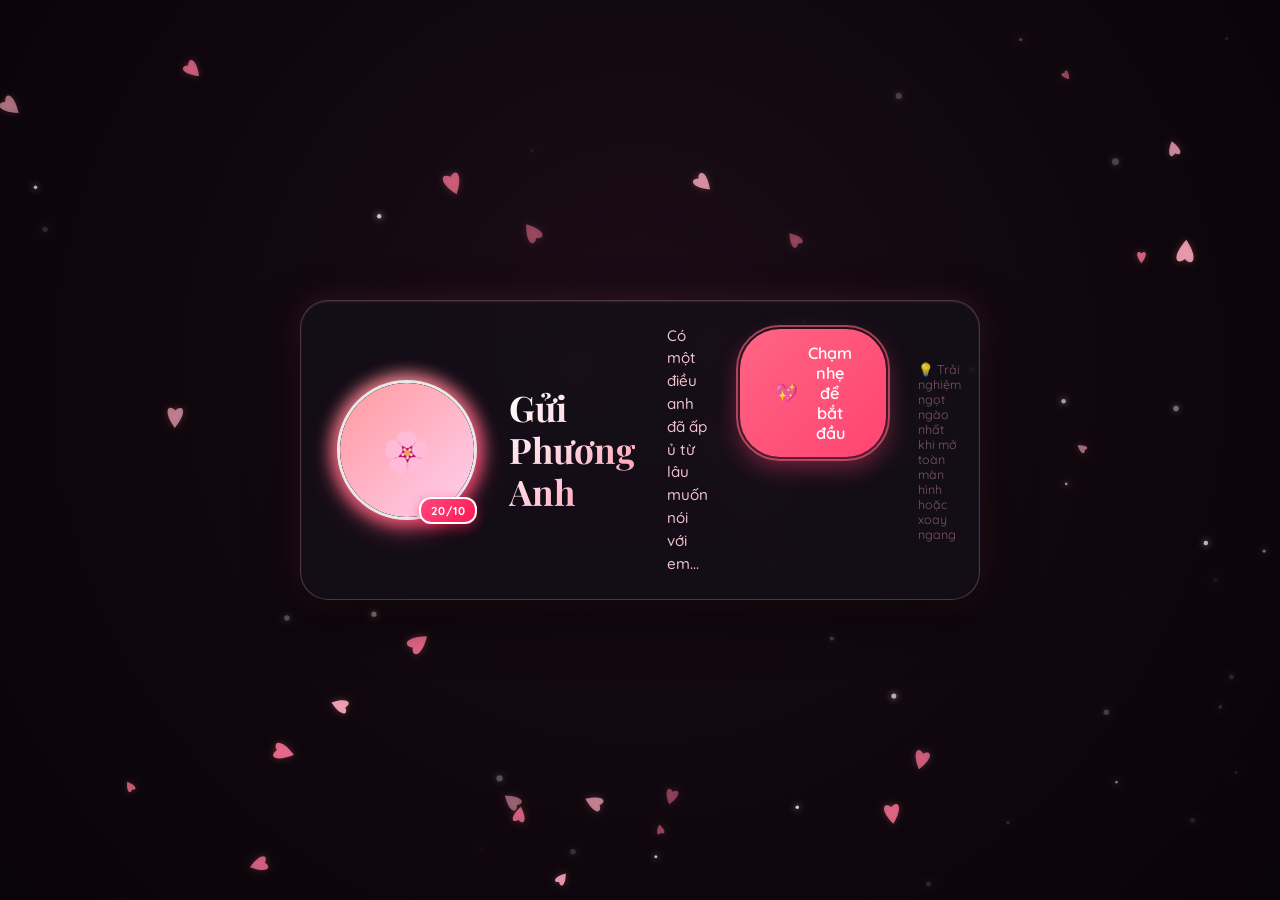
==== index.html @ 36f79685 "Add files via upload" ====
<!DOCTYPE html>
<html lang="vi">
<head>
  <meta charset="UTF-8">
  <meta name="viewport" content="width=device-width, initial-scale=1.0, maximum-scale=1.0, user-scalable=no, viewport-fit=cover">
  <title>Gửi Phương Anh 💗 20/10</title>
  
  <!-- Google Fonts: Calligraphy handwriting + Romantic Serif -->
  <link rel="preconnect" href="https://fonts.googleapis.com">
  <link rel="preconnect" href="https://fonts.gstatic.com" crossorigin>
  <link href="https://fonts.googleapis.com/css2?family=Alex+Brush&family=Caveat:wght@600;700&family=Dancing+Script:wght@600;700&family=Marck+Script&family=Playfair+Display:ital,wght@0,500;0,700;1,400&family=Quicksand:wght@500;600;700&display=swap" rel="stylesheet">
  
  <link rel="stylesheet" href="style.css?v=agreebuttons">
</head>
<body>
  <!-- Canvas background for floating particles, petals, glow sparkles -->
  <canvas id="bg-canvas"></canvas>

  <!-- Audio Element -->
  <audio id="bg-music" loop preload="auto">
    <source src="assets/love-song.mp3" type="audio/mpeg">
  </audio>

  <!-- Floating Audio Controller (top right) -->
  <button id="music-toggle" class="music-btn hide" aria-label="Bật/Tắt nhạc">
    <span class="music-icon spinning">🎵</span>
  </button>

  <!-- Orientation Hint (Gentle pill banner for portrait mode) -->
  <div id="orientation-hint" class="orientation-hint">
    <div class="hint-content">
      <span class="hint-icon">📱↻</span>
      <span>Xoay ngang màn hình để xem đẹp như một thước phim nhé 💗</span>
    </div>
  </div>

  <!-- MAIN WRAPPER -->
  <main id="app-container" class="app-container">
    
    <!-- STAGE 1: INTRO / TOUCH TO START SCREEN -->
    <section id="intro-screen" class="screen-view active">
      <div class="intro-card glass-panel">
        <div class="intro-avatar-wrapper">
          <div class="avatar-glow-ring"></div>
          <img id="intro-avatar" src="assets/phuong-anh.jpg" alt="Phương Anh" class="intro-avatar-img" onerror="this.onerror=null; this.src='data:image/svg+xml;utf8,<svg xmlns=\'http://www.w3.org/2000/svg\' width=\'160\' height=\'160\' viewBox=\'0 0 160 160\'><defs><linearGradient id=\'g\' x1=\'0%\' y1=\'0%\' x2=\'100%\' y2=\'100%\'><stop offset=\'0%\' stop-color=\'%23ff9a9e\'/><stop offset=\'100%\' stop-color=\'%23fecfef\'/></linearGradient></defs><rect width=\'100%\' height=\'100%\' rx=\'80\' fill=\'url(%23g)\'/><text x=\'50%\' y=\'52%\' font-size=\'48\' text-anchor=\'middle\' dominant-baseline=\'central\' fill=\'white\'>🌸</text></svg>';">
          <div class="avatar-badge">20/10</div>
        </div>
        
        <h1 class="intro-title">Gửi Phương Anh</h1>
        <p class="intro-subtitle">Có một điều anh đã ấp ủ từ lâu muốn nói với em...</p>

        <button id="start-btn" class="start-btn">
          <span class="btn-heart">💖</span>
          <span class="btn-text">Chạm nhẹ để bắt đầu</span>
          <span class="pulse-ring"></span>
        </button>

        <div class="intro-landscape-tip">
          <span>💡 Trải nghiệm ngọt ngào nhất khi mở toàn màn hình hoặc xoay ngang</span>
        </div>
      </div>
    </section>

    <!-- STAGE 2: STORYTELLING / MESSAGES SCREEN -->
    <section id="story-screen" class="screen-view">
      <div class="story-layout">
        <!-- Photo Frame on side or top depending on orientation -->
        <div class="story-photo-wrapper">
          <div class="photo-card-frame">
            <div class="photo-glow"></div>
            <img id="story-photo" src="assets/phuong-anh.jpg" alt="Phương Anh" class="story-photo-img" onerror="this.onerror=null; this.src='data:image/svg+xml;utf8,<svg xmlns=\'http://www.w3.org/2000/svg\' width=\'240\' height=\'240\' viewBox=\'0 0 240 240\'><defs><linearGradient id=\'g\' x1=\'0%\' y1=\'0%\' x2=\'100%\' y2=\'100%\'><stop offset=\'0%\' stop-color=\'%23ff9a9e\'/><stop offset=\'100%\' stop-color=\'%23fecfef\'/></linearGradient></defs><rect width=\'100%\' height=\'100%\' rx=\'20\' fill=\'url(%23g)\'/><text x=\'50%\' y=\'52%\' font-size=\'70\' text-anchor=\'middle\' dominant-baseline=\'central\' fill=\'white\'>🌸</text></svg>';">
            <div class="photo-tape"></div>
          </div>
          <div class="photo-caption">Phương Anh 🌸</div>
        </div>

        <!-- Continuous Emotional Narration Container -->
        <div class="story-message-container">
          <div class="narration-card">
            <div class="narration-display-area">
              <div id="narrative-text" class="narrative-text"></div>
            </div>
          </div>
        </div>
      </div>
    </section>

    <!-- STAGE 3: CLIMAX SCREEN (BIG HOLLOW HEART + FILLING PARTICLES + PROPOSAL) -->
    <section id="climax-screen" class="screen-view">
      <!-- Heart Filling Canvas -->
      <canvas id="heart-canvas"></canvas>

      <!-- Center text proposal inside heart (Trái tim làm nền, chữ nổi bật ở giữa) -->
      <div id="proposal-wrapper" class="proposal-wrapper">
        <div class="proposal-box">
          <div id="final-lead-name" class="final-lead-name">Phương Anh...</div>
          <h2 id="final-proposal-text" class="final-proposal-text">
            <span class="prop-main-line">Làm người yêu anh nhé</span>
            <span class="prop-heart-icon">❤️</span>
          </h2>
          <!-- 2 nút trả lời ngọt ngào: "Em đồng ý" và "Dạ vâng ạ" -->
          <div id="proposal-actions" class="proposal-actions">
            <button id="btn-agree" class="choice-btn agree-btn">
              <span>Em đồng ý 💖</span>
            </button>
            <button id="btn-shy" class="choice-btn shy-btn">
              <span>Dạ vâng ạ 🙈</span>
            </button>
          </div>
          <!-- Lời nhắn chúc mừng ngọt ngào sau khi bấm -->
          <div id="accepted-message" class="accepted-message hide">
            <p class="sweet-quote">“Cảm ơn em vì đã đến và làm cuộc sống của anh trở nên thật rực rỡ và dịu dàng.”</p>
            <span class="couple-tag">Mãi thương Phương Anh 💕 20/10</span>
          </div>
        </div>
      </div>
    </section>

  </main>

  <script src="script.js?v=agreebuttons"></script>
</body>
</html>
---- style.css ----
/* ===================================================
   VARIABLES & PALETTE (Soft Pastel Romantic Pink)
   =================================================== */
:root {
  --primary-pink: #ff6b8b;
  --soft-pink: #ffd3db;
  --blush-pink: #ff7597;
  --deep-rose: #ff2a5f;
  --heart-red: #ff1a53;
  --glow-pink: rgba(255, 107, 139, 0.55);
  --glass-bg: rgba(20, 16, 25, 0.72);
  --glass-border: rgba(255, 180, 205, 0.25);
  --text-dark: #ffffff;
  --text-soft: #f3c2cf;
  --font-body: 'Quicksand', -apple-system, BlinkMacSystemFont, 'Segoe UI', Roboto, sans-serif;
  --font-serif: 'Playfair Display', Georgia, serif;
  --font-script: 'Alex Brush', 'Dancing Script', cursive;
}

* {
  margin: 0;
  padding: 0;
  box-sizing: border-box;
  -webkit-tap-highlight-color: transparent;
  user-select: none;
}

html, body {
  width: 100%;
  height: 100%;
  overflow: hidden;
  background: radial-gradient(circle at 50% 35%, #180b14 0%, #0d070c 50%, #050205 100%);
  font-family: var(--font-body);
  color: var(--text-dark);
  position: fixed;
  top: 0;
  left: 0;
}

/* Safe area insets for notches & home bars */
body {
  padding-top: env(safe-area-inset-top);
  padding-bottom: env(safe-area-inset-bottom);
  padding-left: env(safe-area-inset-left);
  padding-right: env(safe-area-inset-right);
}

/* Background canvas for ambient petals & floating dust */
#bg-canvas {
  position: absolute;
  top: 0;
  left: 0;
  width: 100%;
  height: 100%;
  z-index: 1;
  pointer-events: none;
}

/* Climax heart filling canvas */
#heart-canvas {
  position: absolute;
  top: 0;
  left: 0;
  width: 100%;
  height: 100%;
  z-index: 2;
  pointer-events: none;
}

/* ===================================================
   FLOATING MUSIC BUTTON
   =================================================== */
.music-btn {
  position: fixed;
  top: max(16px, env(safe-area-inset-top) + 12px);
  right: max(16px, env(safe-area-inset-right) + 12px);
  z-index: 100;
  width: 44px;
  height: 44px;
  border-radius: 50%;
  background: rgba(30, 20, 32, 0.85);
  backdrop-filter: blur(12px);
  -webkit-backdrop-filter: blur(12px);
  border: 1.5px solid rgba(255, 107, 139, 0.4);
  box-shadow: 0 4px 20px rgba(0, 0, 0, 0.5), 0 0 15px rgba(255, 107, 139, 0.3);
  display: flex;
  align-items: center;
  justify-content: center;
  cursor: pointer;
  transition: all 0.3s ease;
}

.music-btn:hover {
  transform: scale(1.08);
  box-shadow: 0 6px 25px rgba(255, 107, 139, 0.5);
}

.music-icon {
  font-size: 1.25rem;
  display: inline-block;
  line-height: 1;
}

.music-icon.spinning {
  animation: rotateMusic 4s linear infinite;
}

@keyframes rotateMusic {
  from { transform: rotate(0deg); }
  to { transform: rotate(360deg); }
}

/* ===================================================
   ORIENTATION HINT PILL
   =================================================== */
.orientation-hint {
  position: fixed;
  top: max(12px, env(safe-area-inset-top) + 8px);
  left: 50%;
  transform: translateX(-50%) translateY(-120%);
  z-index: 95;
  pointer-events: none;
  opacity: 0;
  transition: all 0.6s cubic-bezier(0.16, 1, 0.3, 1);
}

.orientation-hint.show {
  transform: translateX(-50%) translateY(0);
  opacity: 1;
}

.hint-content {
  display: flex;
  align-items: center;
  gap: 8px;
  padding: 8px 18px;
  background: rgba(30, 20, 32, 0.9);
  backdrop-filter: blur(14px);
  border: 1px solid rgba(255, 107, 139, 0.4);
  border-radius: 30px;
  box-shadow: 0 6px 30px rgba(0, 0, 0, 0.6), 0 0 15px rgba(255, 107, 139, 0.2);
  font-size: 0.82rem;
  font-weight: 600;
  color: #ffffff;
}

.hint-icon {
  font-size: 1.1rem;
  animation: wiggle 2s infinite ease-in-out;
}

@keyframes wiggle {
  0%, 100% { transform: rotate(0deg); }
  25% { transform: rotate(-15deg); }
  75% { transform: rotate(15deg); }
}

/* ===================================================
   APP CONTAINER & SCREEN VIEWS
   =================================================== */
.app-container {
  position: relative;
  width: 100%;
  height: 100%;
  z-index: 10;
  overflow: hidden;
}

.screen-view {
  position: absolute;
  top: 0;
  left: 0;
  width: 100%;
  height: 100%;
  display: flex;
  align-items: center;
  justify-content: center;
  padding: 24px;
  opacity: 0;
  pointer-events: none;
  visibility: hidden;
  transition: opacity 1s cubic-bezier(0.25, 1, 0.5, 1), transform 1s cubic-bezier(0.25, 1, 0.5, 1);
  transform: scale(0.96);
}

.screen-view.active {
  opacity: 1;
  pointer-events: auto;
  visibility: visible;
  transform: scale(1);
}

/* Glass panel design */
.glass-panel {
  background: var(--glass-bg);
  backdrop-filter: blur(20px);
  -webkit-backdrop-filter: blur(20px);
  border: 1.5px solid var(--glass-border);
  border-radius: 28px;
  box-shadow: 0 20px 50px rgba(0, 0, 0, 0.6),
              0 0 30px rgba(255, 107, 139, 0.15),
              0 1px 2px rgba(255, 255, 255, 0.1) inset;
}

/* ===================================================
   STAGE 1: INTRO SCREEN
   =================================================== */
.intro-card {
  width: 100%;
  max-width: 420px;
  padding: 38px 28px;
  text-align: center;
  display: flex;
  flex-direction: column;
  align-items: center;
  gap: 16px;
  animation: floatCard 6s ease-in-out infinite;
}

@keyframes floatCard {
  0%, 100% { transform: translateY(0); }
  50% { transform: translateY(-8px); }
}

.intro-avatar-wrapper {
  position: relative;
  width: 130px;
  height: 130px;
  margin-bottom: 6px;
}

.avatar-glow-ring {
  position: absolute;
  top: -6px;
  left: -6px;
  right: -6px;
  bottom: -6px;
  border-radius: 50%;
  background: conic-gradient(from 0deg, #ff9a9e, #ff4d79, #ff758c, #ff9a9e);
  filter: blur(8px);
  opacity: 0.9;
  animation: rotateMusic 6s linear infinite;
}

.intro-avatar-img {
  position: relative;
  width: 100%;
  height: 100%;
  border-radius: 50%;
  object-fit: cover;
  border: 3.5px solid rgba(255, 255, 255, 0.9);
  box-shadow: 0 8px 30px rgba(255, 77, 121, 0.4);
  background: #1a1018;
  z-index: 2;
}

.avatar-badge {
  position: absolute;
  bottom: -4px;
  right: 0px;
  z-index: 3;
  background: linear-gradient(135deg, #ff477e, #ff1a53);
  color: #fff;
  font-size: 0.72rem;
  font-weight: 700;
  letter-spacing: 0.5px;
  padding: 4px 10px;
  border-radius: 12px;
  border: 2px solid #fff;
  box-shadow: 0 4px 12px rgba(255, 26, 83, 0.5);
}

.intro-title {
  font-family: var(--font-serif);
  font-size: 2.1rem;
  font-weight: 700;
  background: linear-gradient(135deg, #ffffff, #ffd0dc, #ff8da1);
  -webkit-background-clip: text;
  -webkit-text-fill-color: transparent;
  line-height: 1.2;
}

.intro-subtitle {
  font-size: 0.95rem;
  color: var(--text-soft);
  line-height: 1.5;
  max-width: 320px;
  font-weight: 500;
}

.start-btn {
  position: relative;
  margin-top: 10px;
  padding: 14px 34px;
  background: linear-gradient(135deg, #ff6584, #ff4371);
  color: #fff;
  border: none;
  border-radius: 40px;
  font-size: 1.02rem;
  font-weight: 600;
  font-family: var(--font-body);
  display: flex;
  align-items: center;
  gap: 10px;
  cursor: pointer;
  box-shadow: 0 10px 25px rgba(255, 67, 113, 0.42);
  transition: all 0.3s cubic-bezier(0.175, 0.885, 0.32, 1.275);
}

.start-btn:hover, .start-btn:active {
  transform: scale(1.05);
  box-shadow: 0 14px 30px rgba(255, 67, 113, 0.55);
}

.btn-heart {
  font-size: 1.2rem;
  animation: heartPulse 1.4s ease-in-out infinite;
}

.pulse-ring {
  position: absolute;
  top: -4px;
  left: -4px;
  right: -4px;
  bottom: -4px;
  border-radius: 44px;
  border: 2px solid rgba(255, 101, 132, 0.6);
  animation: pulseOut 2s ease-out infinite;
}

@keyframes pulseOut {
  0% { transform: scale(1); opacity: 0.9; }
  100% { transform: scale(1.18); opacity: 0; }
}

@keyframes heartPulse {
  0%, 100% { transform: scale(1); }
  50% { transform: scale(1.28); }
}

.intro-landscape-tip {
  font-size: 0.78rem;
  color: #8f6575;
  opacity: 0.85;
  margin-top: 4px;
}

/* ===================================================
   STAGE 2: STORYTELLING SCREEN (Portrait & Landscape)
   =================================================== */
.story-layout {
  width: 100%;
  max-width: 900px;
  display: flex;
  flex-direction: column;
  align-items: center;
  justify-content: center;
  gap: 24px;
}

.story-photo-wrapper {
  display: flex;
  flex-direction: column;
  align-items: center;
  animation: gentleSway 7s ease-in-out infinite alternate;
}

@keyframes gentleSway {
  0% { transform: rotate(-1.5deg) translateY(0); }
  100% { transform: rotate(1.5deg) translateY(-6px); }
}

.photo-card-frame {
  position: relative;
  width: 170px;
  height: 170px;
  background: rgba(30, 20, 32, 0.85);
  padding: 8px 8px 14px 8px;
  border-radius: 16px;
  box-shadow: 0 16px 40px rgba(0, 0, 0, 0.7), 0 0 25px rgba(255, 71, 126, 0.3);
  border: 1px solid rgba(255, 180, 205, 0.35);
}

.photo-glow {
  position: absolute;
  top: -4px;
  left: -4px;
  right: -4px;
  bottom: -4px;
  border-radius: 20px;
  background: radial-gradient(circle, rgba(255, 107, 139, 0.4) 0%, transparent 70%);
  z-index: 0;
  pointer-events: none;
}

.story-photo-img {
  position: relative;
  width: 100%;
  height: 100%;
  border-radius: 10px;
  object-fit: cover;
  z-index: 1;
}

.photo-tape {
  position: absolute;
  top: -10px;
  left: 50%;
  transform: translateX(-50%);
  width: 60px;
  height: 18px;
  background: rgba(255, 180, 200, 0.25);
  backdrop-filter: blur(8px);
  border: 1px dashed rgba(255, 180, 205, 0.6);
  box-shadow: 0 2px 8px rgba(0,0,0,0.3);
  z-index: 2;
}

.photo-caption {
  margin-top: 10px;
  font-family: var(--font-serif);
  font-size: 0.95rem;
  color: #ffdce5;
  font-weight: 600;
  letter-spacing: 0.5px;
  text-shadow: 0 2px 8px rgba(0,0,0,0.6);
}

.story-message-container {
  width: 100%;
  max-width: 520px;
}

.letter-card {
  padding: 28px 32px;
  min-height: 190px;
  display: flex;
  flex-direction: column;
  justify-content: space-between;
  position: relative;
  border-radius: 26px;
  background: rgba(18, 12, 22, 0.78);
  border: 1px solid rgba(255, 180, 205, 0.28);
  box-shadow: 0 20px 50px rgba(0, 0, 0, 0.7), 0 0 30px rgba(255, 77, 121, 0.2);
  transition: all 0.6s ease;
}

.letter-header {
  display: flex;
  align-items: center;
  gap: 10px;
  margin-bottom: 14px;
  border-bottom: 1px solid rgba(255, 180, 205, 0.2);
  padding-bottom: 10px;
}

.letter-feather {
  font-size: 1.1rem;
  filter: drop-shadow(0 0 6px rgba(255, 107, 139, 0.6));
}

.letter-tag {
  font-size: 0.82rem;
  font-weight: 600;
  color: #ff9cb3;
  letter-spacing: 1.2px;
  text-transform: uppercase;
}

.story-dots {
  margin-left: auto;
  display: flex;
  gap: 6px;
}

.story-dots .dot {
  width: 7px;
  height: 7px;
  border-radius: 50%;
  background: rgba(255, 255, 255, 0.25);
  transition: all 0.5s ease;
}

.story-dots .dot.active {
  background: #ff477e;
  width: 18px;
  border-radius: 10px;
  box-shadow: 0 0 10px #ff477e;
}

.poem-display-area {
  flex: 1;
  display: flex;
  align-items: center;
  justify-content: center;
  position: relative;
  padding: 8px 16px;
  min-height: 95px;
}

.narration-card {
  padding: 24px 28px;
  min-height: 160px;
  display: flex;
  align-items: center;
  justify-content: center;
  position: relative;
  border-radius: 24px;
  background: rgba(18, 12, 22, 0.65);
  border: 1px solid rgba(255, 180, 205, 0.2);
  backdrop-filter: blur(16px);
  -webkit-backdrop-filter: blur(16px);
  box-shadow: 0 20px 45px rgba(0, 0, 0, 0.6), 0 0 25px rgba(255, 77, 121, 0.15);
}

.narration-display-area {
  width: 100%;
  display: flex;
  align-items: center;
  justify-content: center;
  text-align: center;
}

.narrative-text {
  font-family: var(--font-serif);
  font-size: 1.34rem;
  line-height: 1.85;
  color: #ffffff;
  text-shadow: 0 2px 14px rgba(0, 0, 0, 0.95), 0 0 22px rgba(255, 180, 205, 0.4);
  letter-spacing: 0.35px;
  font-weight: 500;
  text-align: center;
  min-height: 2.2em;
}

/* Từng dòng/cả câu xuất hiện nguyên vẹn từ mờ sương (blur) sang rõ dần (clear) */
.narrative-line {
  display: block;
  margin: 6px 0;
  opacity: 0;
  transform: translateY(8px);
  filter: blur(8px);
  transition: opacity 1200ms cubic-bezier(0.16, 1, 0.3, 1),
              transform 1200ms cubic-bezier(0.16, 1, 0.3, 1),
              filter 1200ms cubic-bezier(0.16, 1, 0.3, 1);
}

.narrative-line.revealed {
  opacity: 1;
  transform: translateY(0);
  filter: blur(0);
}

.narrative-line.fade-out {
  opacity: 0;
  transform: translateY(-8px);
  filter: blur(6px);
  transition: opacity 800ms cubic-bezier(0.25, 1, 0.5, 1),
              transform 800ms cubic-bezier(0.25, 1, 0.5, 1),
              filter 800ms cubic-bezier(0.25, 1, 0.5, 1);
}

/* ===================================================
   STAGE 3: CLIMAX SCREEN (EXACT SPECIFICATION)
   =================================================== */
#climax-screen {
  overflow: hidden;
}

.proposal-wrapper {
  position: absolute;
  top: 50%;
  left: 50%;
  transform: translate(-50%, -50%);
  width: 90%;
  max-width: 520px;
  text-align: center;
  z-index: 15;
  pointer-events: auto;
}

.proposal-box {
  padding: 10px 16px;
  display: flex;
  flex-direction: column;
  align-items: center;
  justify-content: center;
  gap: 12px;
}

/* Bước 3: "Phương Anh..." hiển thị nhỏ và nhẹ */
.final-lead-name {
  font-family: var(--font-body);
  font-size: 1.05rem;
  font-weight: 600;
  color: #ffdbe4;
  letter-spacing: 1.8px;
  text-shadow: 0 2px 8px rgba(0, 0, 0, 0.8), 0 0 15px rgba(255, 107, 139, 0.5);
  opacity: 0;
  transform: translateY(6px);
  transition: opacity 1000ms ease, transform 1000ms ease;
}

.final-lead-name.show {
  opacity: 1;
  transform: translateY(0);
}

/* Bước 4: "Làm người yêu anh nhé ❤️" nổi bật trên nền trái tim đỏ */
.final-proposal-text {
  font-family: 'Dancing Script', 'Alex Brush', cursive;
  font-size: 3.2rem;
  font-weight: 700;
  color: #ffffff;
  line-height: 1.35;
  letter-spacing: 1px;
  text-shadow: 0 0 25px rgba(255, 255, 255, 1),
               0 0 15px rgba(255, 215, 225, 0.9),
               0 4px 20px rgba(0, 0, 0, 0.9);
  display: flex;
  align-items: center;
  justify-content: center;
  gap: 12px;
}

.prop-main-line {
  display: inline-block;
  opacity: 0;
  transform: translateY(12px) scale(0.95);
  filter: blur(8px);
  transition: opacity 1200ms cubic-bezier(0.16, 1, 0.3, 1),
              transform 1200ms cubic-bezier(0.16, 1, 0.3, 1),
              filter 1200ms cubic-bezier(0.16, 1, 0.3, 1);
}

.prop-main-line.revealed {
  opacity: 1;
  transform: translateY(0) scale(1);
  filter: blur(0);
}

.prop-heart-icon {
  display: inline-block;
  font-size: 2.2rem;
  opacity: 0;
  transform: scale(0.5);
  transition: opacity 800ms ease, transform 800ms cubic-bezier(0.175, 0.885, 0.32, 1.275);
}

.prop-heart-icon.revealed {
  opacity: 1;
  transform: scale(1);
  animation: heartPulse 1.8s infinite ease-in-out 0.8s;
}

@keyframes glowPulse {
  0% {
    text-shadow: 0 0 18px rgba(255, 255, 255, 0.9),
                 0 4px 16px rgba(0, 0, 0, 0.7);
  }
  100% {
    text-shadow: 0 0 32px rgba(255, 255, 255, 1),
                 0 0 10px rgba(255, 220, 230, 0.9),
                 0 6px 24px rgba(0, 0, 0, 0.85);
  }
}

.proposal-actions {
  margin-top: 18px;
  display: flex;
  gap: 16px;
  justify-content: center;
  flex-wrap: wrap;
  opacity: 0;
  pointer-events: none;
  transform: translateY(15px);
  transition: opacity 1000ms cubic-bezier(0.16, 1, 0.3, 1), transform 1000ms cubic-bezier(0.16, 1, 0.3, 1);
}

.proposal-actions.show {
  opacity: 1;
  pointer-events: auto;
  transform: translateY(0);
}

.choice-btn {
  padding: 12px 28px;
  border-radius: 30px;
  font-size: 1rem;
  font-weight: 700;
  font-family: var(--font-body);
  cursor: pointer;
  border: none;
  transition: all 0.3s cubic-bezier(0.175, 0.885, 0.32, 1.275);
}

.agree-btn {
  background: #ffffff;
  color: #e0245e;
  box-shadow: 0 8px 25px rgba(255, 255, 255, 0.5), 0 4px 15px rgba(180, 20, 60, 0.4);
}

.agree-btn:hover, .agree-btn:active {
  transform: scale(1.08);
  box-shadow: 0 12px 30px rgba(255, 255, 255, 0.8), 0 6px 20px rgba(180, 20, 60, 0.5);
}

.shy-btn {
  background: rgba(255, 255, 255, 0.3);
  backdrop-filter: blur(10px);
  color: #ffffff;
  border: 1.5px solid rgba(255, 255, 255, 0.8);
  box-shadow: 0 4px 15px rgba(0,0,0,0.15);
}

.shy-btn:hover, .shy-btn:active {
  transform: scale(1.05);
  background: rgba(255, 255, 255, 0.45);
}

.accepted-message {
  margin-top: 14px;
  padding: 14px 20px;
  background: rgba(255, 255, 255, 0.25);
  backdrop-filter: blur(12px);
  border-radius: 20px;
  border: 1px solid rgba(255, 255, 255, 0.6);
  animation: fadeInPop 0.8s cubic-bezier(0.16, 1, 0.3, 1) forwards;
}

@keyframes fadeInPop {
  0% { opacity: 0; transform: scale(0.9); }
  100% { opacity: 1; transform: scale(1); }
}

.sweet-quote {
  font-family: var(--font-body);
  font-size: 0.95rem;
  color: #ffffff;
  font-style: italic;
  line-height: 1.5;
  text-shadow: 0 2px 8px rgba(160, 10, 50, 0.6);
}

.couple-tag {
  display: block;
  margin-top: 8px;
  font-weight: 700;
  font-size: 0.85rem;
  color: #fff;
  letter-spacing: 0.5px;
  text-shadow: 0 2px 6px rgba(160, 10, 50, 0.6);
}

.hide {
  display: none !important;
}

/* ===================================================
   RESPONSIVE DESIGN & LANDSCAPE MODE (CINEMATIC)
   =================================================== */

/* Landscape Mode for all devices (especially Mobile Landscape) */
@media (orientation: landscape) {
  .orientation-hint {
    display: none !important;
  }

  /* STAGE 1: INTRO in Landscape */
  .intro-card {
    max-width: 680px;
    padding: 24px 36px;
    flex-direction: row;
    align-items: center;
    gap: 32px;
    text-align: left;
  }

  .intro-avatar-wrapper {
    width: 140px;
    height: 140px;
    margin-bottom: 0;
    flex-shrink: 0;
  }

  .intro-title {
    font-size: 2.2rem;
  }

  .intro-subtitle {
    max-width: 420px;
  }

  .start-btn {
    margin-top: 4px;
    align-self: flex-start;
  }

  /* STAGE 2: STORY in Landscape (Cinematic split screen) */
  .story-layout {
    flex-direction: row;
    align-items: center;
    justify-content: center;
    gap: 40px;
    max-width: 960px;
    padding: 0 20px;
  }

  .story-photo-wrapper {
    flex-shrink: 0;
  }

  .photo-card-frame {
    width: 200px;
    height: 200px;
  }

  .story-message-container {
    max-width: 540px;
    flex: 1;
  }

  .chat-bubble {
    min-height: 190px;
    padding: 26px 32px;
  }

  .typed-text {
    font-size: 1.35rem;
  }

  /* STAGE 3: CLIMAX in Landscape */
  .proposal-wrapper {
    max-width: 600px;
  }

  .proposal-text {
    font-size: 2.6rem;
  }

  .proposal-sub {
    font-size: 1.05rem;
  }
}

/* Small mobile portrait screens (iPhone SE, smaller Androids) */
@media (max-width: 380px) and (orientation: portrait) {
  .intro-card {
    padding: 26px 18px;
    gap: 12px;
  }

  .intro-avatar-wrapper {
    width: 105px;
    height: 105px;
  }

  .intro-title {
    font-size: 1.75rem;
  }

  .intro-subtitle {
    font-size: 0.85rem;
  }

  .start-btn {
    padding: 12px 24px;
    font-size: 0.92rem;
  }

  .photo-card-frame {
    width: 135px;
    height: 135px;
  }

  .chat-bubble {
    padding: 18px 20px;
    min-height: 150px;
  }

  .typed-text {
    font-size: 1.08rem;
  }

  .proposal-text {
    font-size: 1.85rem;
  }

  .choice-btn {
    padding: 10px 20px;
    font-size: 0.9rem;
  }
}

/* Extremely short height devices in landscape */
@media (max-height: 480px) and (orientation: landscape) {
  .screen-view {
    padding: 12px 20px;
  }

  .intro-card {
    padding: 16px 24px;
    gap: 20px;
  }

  .intro-avatar-wrapper {
    width: 100px;
    height: 100px;
  }

  .intro-title {
    font-size: 1.6rem;
  }

  .intro-subtitle {
    font-size: 0.82rem;
  }

  .start-btn {
    padding: 10px 20px;
    font-size: 0.88rem;
  }

  .photo-card-frame {
    width: 120px;
    height: 120px;
  }

  .chat-bubble {
    min-height: 120px;
    padding: 14px 20px;
  }

  .typed-text {
    font-size: 1.1rem;
    line-height: 1.45;
  }

  .proposal-text {
    font-size: 2rem;
  }

  .proposal-box {
    gap: 8px;
  }

  .proposal-actions {
    margin-top: 8px;
  }
}
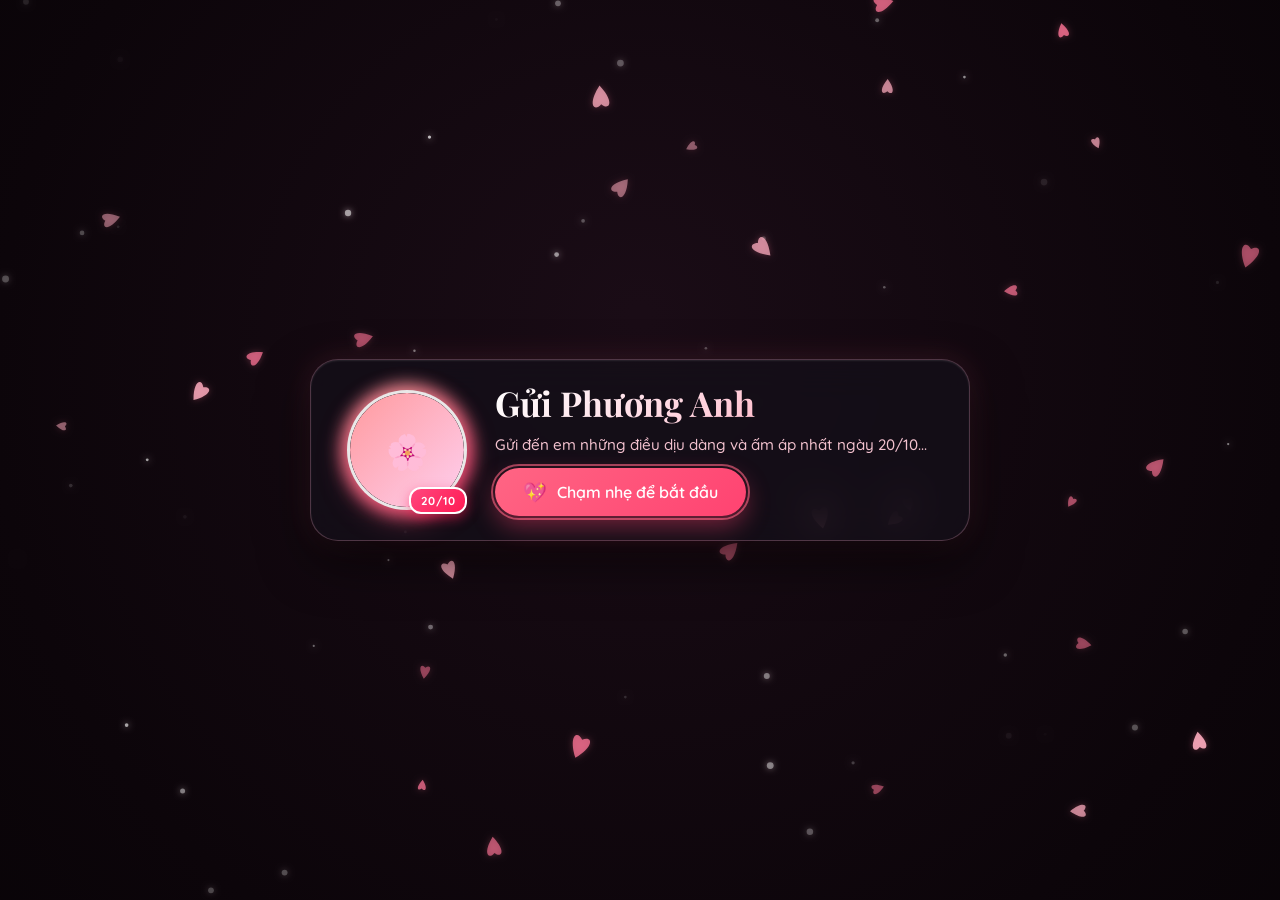
==== commit 8c131dd2: "Add files via upload" ====
--- a/index.html
+++ b/index.html
@@ -10,7 +10,7 @@
   <link rel="preconnect" href="https://fonts.gstatic.com" crossorigin>
   <link href="https://fonts.googleapis.com/css2?family=Alex+Brush&family=Caveat:wght@600;700&family=Dancing+Script:wght@600;700&family=Marck+Script&family=Playfair+Display:ital,wght@0,500;0,700;1,400&family=Quicksand:wght@500;600;700&display=swap" rel="stylesheet">
   
-  <link rel="stylesheet" href="style.css?v=agreebuttons">
+  <link rel="stylesheet" href="style.css?v=noframenew">
 </head>
 <body>
   <!-- Canvas background for floating particles, petals, glow sparkles -->
@@ -47,7 +47,7 @@
         </div>
         
         <h1 class="intro-title">Gửi Phương Anh</h1>
-        <p class="intro-subtitle">Có một điều anh đã ấp ủ từ lâu muốn nói với em...</p>
+        <p class="intro-subtitle">Gửi đến em những điều dịu dàng và ấm áp nhất ngày 20/10...</p>
 
         <button id="start-btn" class="start-btn">
           <span class="btn-heart">💖</span>
@@ -64,23 +64,9 @@
     <!-- STAGE 2: STORYTELLING / MESSAGES SCREEN -->
     <section id="story-screen" class="screen-view">
       <div class="story-layout">
-        <!-- Photo Frame on side or top depending on orientation -->
-        <div class="story-photo-wrapper">
-          <div class="photo-card-frame">
-            <div class="photo-glow"></div>
-            <img id="story-photo" src="assets/phuong-anh.jpg" alt="Phương Anh" class="story-photo-img" onerror="this.onerror=null; this.src='data:image/svg+xml;utf8,<svg xmlns=\'http://www.w3.org/2000/svg\' width=\'240\' height=\'240\' viewBox=\'0 0 240 240\'><defs><linearGradient id=\'g\' x1=\'0%\' y1=\'0%\' x2=\'100%\' y2=\'100%\'><stop offset=\'0%\' stop-color=\'%23ff9a9e\'/><stop offset=\'100%\' stop-color=\'%23fecfef\'/></linearGradient></defs><rect width=\'100%\' height=\'100%\' rx=\'20\' fill=\'url(%23g)\'/><text x=\'50%\' y=\'52%\' font-size=\'70\' text-anchor=\'middle\' dominant-baseline=\'central\' fill=\'white\'>🌸</text></svg>';">
-            <div class="photo-tape"></div>
-          </div>
-          <div class="photo-caption">Phương Anh 🌸</div>
-        </div>
-
-        <!-- Continuous Emotional Narration Container -->
+        <!-- Pure Floating Text Container (No Card / No Box) -->
         <div class="story-message-container">
-          <div class="narration-card">
-            <div class="narration-display-area">
-              <div id="narrative-text" class="narrative-text"></div>
-            </div>
-          </div>
+          <div id="narrative-text" class="narrative-text"></div>
         </div>
       </div>
     </section>
@@ -93,24 +79,24 @@
       <!-- Center text proposal inside heart (Trái tim làm nền, chữ nổi bật ở giữa) -->
       <div id="proposal-wrapper" class="proposal-wrapper">
         <div class="proposal-box">
-          <div id="final-lead-name" class="final-lead-name">Phương Anh...</div>
+          <div id="final-lead-name" class="final-lead-name">Phanh àa...</div>
           <h2 id="final-proposal-text" class="final-proposal-text">
-            <span class="prop-main-line">Làm người yêu anh nhé</span>
+            <span class="prop-main-line">Chúc Phanh 20/10 thật hạnh phúc</span>
             <span class="prop-heart-icon">❤️</span>
           </h2>
-          <!-- 2 nút trả lời ngọt ngào: "Em đồng ý" và "Dạ vâng ạ" -->
+          <!-- 2 nút nhận lời chúc ngọt ngào: "Cảm ơn anh" và "Em nhận lời chúc nha" -->
           <div id="proposal-actions" class="proposal-actions">
             <button id="btn-agree" class="choice-btn agree-btn">
-              <span>Em đồng ý 💖</span>
+              <span>Cảm ơn anh 💖</span>
             </button>
             <button id="btn-shy" class="choice-btn shy-btn">
-              <span>Dạ vâng ạ 🙈</span>
+              <span>Em nhận lời chúc nha 💕</span>
             </button>
           </div>
           <!-- Lời nhắn chúc mừng ngọt ngào sau khi bấm -->
           <div id="accepted-message" class="accepted-message hide">
-            <p class="sweet-quote">“Cảm ơn em vì đã đến và làm cuộc sống của anh trở nên thật rực rỡ và dịu dàng.”</p>
-            <span class="couple-tag">Mãi thương Phương Anh 💕 20/10</span>
+            <p class="sweet-quote">“Mong em luôn vui vẻ, bình an và được yêu thương thật nhiều mỗi ngày.”</p>
+            <span class="couple-tag">Dành tặng Phanh 💕 20/10</span>
           </div>
         </div>
       </div>
@@ -118,6 +104,6 @@
 
   </main>
 
-  <script src="script.js?v=agreebuttons"></script>
+  <script src="script.js?v=noframenew"></script>
 </body>
 </html>
--- a/style.css
+++ b/style.css
@@ -28,6 +28,7 @@
 html, body {
   width: 100%;
   height: 100%;
+  height: 100dvh;
   overflow: hidden;
   background: radial-gradient(circle at 50% 35%, #180b14 0%, #0d070c 50%, #050205 100%);
   font-family: var(--font-body);
@@ -35,6 +36,10 @@
   position: fixed;
   top: 0;
   left: 0;
+  right: 0;
+  bottom: 0;
+  touch-action: manipulation;
+  -webkit-touch-callout: none;
 }
 
 /* Safe area insets for notches & home bars */
@@ -172,15 +177,17 @@
   left: 0;
   width: 100%;
   height: 100%;
+  height: 100dvh;
   display: flex;
   align-items: center;
   justify-content: center;
-  padding: 24px;
+  padding: max(16px, env(safe-area-inset-top)) max(16px, env(safe-area-inset-right)) max(16px, env(safe-area-inset-bottom)) max(16px, env(safe-area-inset-left));
   opacity: 0;
   pointer-events: none;
   visibility: hidden;
   transition: opacity 1s cubic-bezier(0.25, 1, 0.5, 1), transform 1s cubic-bezier(0.25, 1, 0.5, 1);
   transform: scale(0.96);
+  overflow: hidden;
 }
 
 .screen-view.active {
@@ -206,14 +213,15 @@
    STAGE 1: INTRO SCREEN
    =================================================== */
 .intro-card {
-  width: 100%;
+  width: 92%;
   max-width: 420px;
-  padding: 38px 28px;
+  max-height: 90dvh;
+  padding: clamp(24px, 4.5vh, 38px) clamp(16px, 4vw, 28px);
   text-align: center;
   display: flex;
   flex-direction: column;
   align-items: center;
-  gap: 16px;
+  gap: clamp(10px, 2vh, 16px);
   animation: floatCard 6s ease-in-out infinite;
 }
 
@@ -224,9 +232,9 @@
 
 .intro-avatar-wrapper {
   position: relative;
-  width: 130px;
-  height: 130px;
-  margin-bottom: 6px;
+  width: clamp(105px, 26vw, 130px);
+  height: clamp(105px, 26vw, 130px);
+  margin-bottom: 4px;
 }
 
 .avatar-glow-ring {
@@ -272,7 +280,7 @@
 
 .intro-title {
   font-family: var(--font-serif);
-  font-size: 2.1rem;
+  font-size: clamp(1.75rem, 5.5vw, 2.15rem);
   font-weight: 700;
   background: linear-gradient(135deg, #ffffff, #ffd0dc, #ff8da1);
   -webkit-background-clip: text;
@@ -281,7 +289,7 @@
 }
 
 .intro-subtitle {
-  font-size: 0.95rem;
+  font-size: clamp(0.85rem, 3.2vw, 0.95rem);
   color: var(--text-soft);
   line-height: 1.5;
   max-width: 320px;
@@ -350,12 +358,13 @@
    =================================================== */
 .story-layout {
   width: 100%;
-  max-width: 900px;
+  max-width: 860px;
   display: flex;
   flex-direction: column;
   align-items: center;
   justify-content: center;
-  gap: 24px;
+  margin: 0 auto;
+  padding: 0 16px;
 }
 
 .story-photo-wrapper {
@@ -428,7 +437,16 @@
 
 .story-message-container {
   width: 100%;
-  max-width: 520px;
+  max-width: 900px;
+  display: flex;
+  align-items: center;
+  justify-content: center;
+  text-align: center;
+  background: transparent !important;
+  border: none !important;
+  box-shadow: none !important;
+  backdrop-filter: none !important;
+  -webkit-backdrop-filter: none !important;
 }
 
 .letter-card {
@@ -499,18 +517,17 @@
 }
 
 .narration-card {
-  padding: 24px 28px;
-  min-height: 160px;
+  padding: 16px 20px;
+  min-height: 150px;
   display: flex;
   align-items: center;
   justify-content: center;
   position: relative;
-  border-radius: 24px;
-  background: rgba(18, 12, 22, 0.65);
-  border: 1px solid rgba(255, 180, 205, 0.2);
-  backdrop-filter: blur(16px);
-  -webkit-backdrop-filter: blur(16px);
-  box-shadow: 0 20px 45px rgba(0, 0, 0, 0.6), 0 0 25px rgba(255, 77, 121, 0.15);
+  background: transparent;
+  border: none;
+  backdrop-filter: none;
+  -webkit-backdrop-filter: none;
+  box-shadow: none;
 }
 
 .narration-display-area {
@@ -523,12 +540,15 @@
 
 .narrative-text {
   font-family: var(--font-serif);
-  font-size: 1.34rem;
+  font-size: 2.35rem;
   line-height: 1.85;
   color: #ffffff;
-  text-shadow: 0 2px 14px rgba(0, 0, 0, 0.95), 0 0 22px rgba(255, 180, 205, 0.4);
-  letter-spacing: 0.35px;
-  font-weight: 500;
+  text-shadow: 0 4px 30px rgba(0, 0, 0, 0.98),
+               0 2px 10px rgba(0, 0, 0, 0.9),
+               0 0 35px rgba(255, 180, 205, 0.6),
+               0 0 12px rgba(255, 255, 255, 0.9);
+  letter-spacing: 0.6px;
+  font-weight: 600;
   text-align: center;
   min-height: 2.2em;
 }
@@ -606,10 +626,9 @@
   transform: translateY(0);
 }
 
-/* Bước 4: "Làm người yêu anh nhé ❤️" nổi bật trên nền trái tim đỏ */
 .final-proposal-text {
   font-family: 'Dancing Script', 'Alex Brush', cursive;
-  font-size: 3.2rem;
+  font-size: 2.75rem;
   font-weight: 700;
   color: #ffffff;
   line-height: 1.35;
@@ -620,7 +639,11 @@
   display: flex;
   align-items: center;
   justify-content: center;
-  gap: 12px;
+  gap: 10px;
+  flex-wrap: wrap;
+  text-align: center;
+  max-width: 92vw;
+  margin: 0 auto;
 }
 
 .prop-main-line {
@@ -757,159 +780,223 @@
 }
 
 /* ===================================================
-   RESPONSIVE DESIGN & LANDSCAPE MODE (CINEMATIC)
+   RESPONSIVE DESIGN & LANDSCAPE CINEMA MODE
+   Adapts flawlessly to ALL phones (iPhone SE, 11-16 Pro/Max,
+   Samsung, Xiaomi, etc.) in both Portrait & Landscape
    =================================================== */
 
-/* Landscape Mode for all devices (especially Mobile Landscape) */
+/* --- 1. LANDSCAPE MODE (Xoay ngang màn hình - Cinema Mode) --- */
 @media (orientation: landscape) {
   .orientation-hint {
     display: none !important;
   }
 
-  /* STAGE 1: INTRO in Landscape */
+  /* Stage 1: Intro Card in Landscape - 2 Cột gọn gàng, không tràn màn hình */
   .intro-card {
-    max-width: 680px;
-    padding: 24px 36px;
-    flex-direction: row;
+    max-width: 660px;
+    width: 90%;
+    max-height: 88dvh;
+    padding: clamp(14px, 3.5vh, 24px) clamp(20px, 4vw, 36px);
+    display: grid;
+    grid-template-columns: auto 1fr;
+    grid-template-rows: auto auto auto;
     align-items: center;
-    gap: 32px;
+    column-gap: clamp(18px, 3.5vw, 28px);
+    row-gap: clamp(6px, 1.5vh, 10px);
     text-align: left;
+    animation: none;
   }
 
   .intro-avatar-wrapper {
-    width: 140px;
-    height: 140px;
+    grid-row: 1 / span 3;
+    grid-column: 1;
+    width: clamp(85px, 22vh, 120px);
+    height: clamp(85px, 22vh, 120px);
     margin-bottom: 0;
-    flex-shrink: 0;
   }
 
   .intro-title {
-    font-size: 2.2rem;
+    grid-column: 2;
+    font-size: clamp(1.6rem, 5vh, 2.15rem);
+    line-height: 1.15;
   }
 
   .intro-subtitle {
-    max-width: 420px;
+    grid-column: 2;
+    font-size: clamp(0.82rem, 2.8vh, 0.95rem);
+    max-width: 440px;
+    line-height: 1.45;
   }
 
   .start-btn {
-    margin-top: 4px;
-    align-self: flex-start;
-  }
-
-  /* STAGE 2: STORY in Landscape (Cinematic split screen) */
+    grid-column: 2;
+    justify-self: start;
+    padding: clamp(8px, 2vh, 12px) clamp(18px, 4vw, 28px);
+    font-size: clamp(0.85rem, 2.8vh, 1rem);
+    margin-top: 2px;
+  }
+
+  .intro-landscape-tip {
+    display: none !important;
+  }
+
+  /* Stage 2: Story Narrative Text in Landscape (Thước phim điện ảnh) */
   .story-layout {
-    flex-direction: row;
+    width: 100%;
+    max-width: 900px;
+    padding: 0 clamp(16px, 4vw, 32px);
+    display: flex;
+    flex-direction: column;
     align-items: center;
     justify-content: center;
-    gap: 40px;
-    max-width: 960px;
-    padding: 0 20px;
-  }
-
-  .story-photo-wrapper {
-    flex-shrink: 0;
-  }
-
-  .photo-card-frame {
-    width: 200px;
-    height: 200px;
   }
 
   .story-message-container {
-    max-width: 540px;
-    flex: 1;
-  }
-
-  .chat-bubble {
-    min-height: 190px;
-    padding: 26px 32px;
-  }
-
-  .typed-text {
-    font-size: 1.35rem;
-  }
-
-  /* STAGE 3: CLIMAX in Landscape */
+    width: 100%;
+    max-width: 860px;
+  }
+
+  .narrative-text {
+    font-size: clamp(1.65rem, 5.8vh, 2.45rem);
+    line-height: 1.75;
+    letter-spacing: 0.6px;
+  }
+
+  /* Stage 3: Climax Heart & Proposal in Landscape */
   .proposal-wrapper {
-    max-width: 600px;
-  }
-
-  .proposal-text {
-    font-size: 2.6rem;
-  }
-
-  .proposal-sub {
-    font-size: 1.05rem;
-  }
-}
-
-/* Small mobile portrait screens (iPhone SE, smaller Androids) */
+    width: 90%;
+    max-width: 580px;
+  }
+
+  .proposal-box {
+    padding: 6px 12px;
+  }
+
+  .final-lead-name {
+    font-size: clamp(1.1rem, 3.5vh, 1.35rem);
+    margin-bottom: 2px;
+  }
+
+  .final-proposal-text {
+    font-size: clamp(1.5rem, 5.5vh, 2.2rem);
+    gap: 8px;
+    line-height: 1.25;
+  }
+
+  .proposal-actions {
+    margin-top: clamp(8px, 2vh, 14px);
+    gap: clamp(8px, 2vw, 14px);
+  }
+
+  .choice-btn {
+    padding: clamp(7px, 2vh, 11px) clamp(16px, 3vw, 24px);
+    font-size: clamp(0.82rem, 2.8vh, 0.95rem);
+    min-height: 38px;
+  }
+
+  .accepted-message {
+    margin-top: 8px;
+    padding: 10px 16px;
+  }
+
+  .sweet-quote {
+    font-size: 0.88rem;
+    line-height: 1.4;
+  }
+}
+
+/* --- 2. MOBILE PORTRAIT (Điện thoại màn hình dọc: iPhone 11-16, Samsung Galaxy, Xiaomi...) --- */
+@media (max-width: 768px) and (orientation: portrait) {
+  .screen-view {
+    padding: max(16px, env(safe-area-inset-top)) max(14px, env(safe-area-inset-right)) max(16px, env(safe-area-inset-bottom)) max(14px, env(safe-area-inset-left));
+  }
+
+  .intro-card {
+    width: 92%;
+    max-width: 390px;
+    padding: clamp(26px, 5vh, 36px) clamp(16px, 4vw, 24px);
+    gap: clamp(12px, 2.2vh, 16px);
+  }
+
+  .intro-avatar-wrapper {
+    width: clamp(105px, 28vw, 125px);
+    height: clamp(105px, 28vw, 125px);
+  }
+
+  .intro-title {
+    font-size: clamp(1.75rem, 6vw, 2.1rem);
+  }
+
+  .intro-subtitle {
+    font-size: clamp(0.85rem, 3.2vw, 0.95rem);
+    line-height: 1.5;
+  }
+
+  .start-btn {
+    padding: 12px 24px;
+    font-size: clamp(0.92rem, 3.5vw, 1.02rem);
+    min-height: 48px;
+  }
+
+  .story-layout {
+    width: 100%;
+    padding: 0 12px;
+  }
+
+  .story-message-container {
+    width: 100%;
+    max-width: 95vw;
+  }
+
+  .narrative-text {
+    font-size: clamp(1.45rem, 5vw, 1.85rem);
+    line-height: 1.7;
+    letter-spacing: 0.4px;
+  }
+
+  .proposal-wrapper {
+    width: 94%;
+    max-width: 440px;
+  }
+
+  .final-lead-name {
+    font-size: 1.25rem;
+  }
+
+  .final-proposal-text {
+    font-size: clamp(1.65rem, 6.2vw, 2.15rem);
+    gap: 6px;
+    line-height: 1.3;
+  }
+
+  .proposal-actions {
+    gap: 10px;
+    flex-wrap: wrap;
+    justify-content: center;
+  }
+
+  .choice-btn {
+    padding: 11px 22px;
+    font-size: 0.95rem;
+    min-width: 135px;
+    min-height: 44px;
+  }
+}
+
+/* --- 3. SMALL PHONES (iPhone SE, iPhone mini, máy nhỏ <= 380px) --- */
 @media (max-width: 380px) and (orientation: portrait) {
   .intro-card {
-    padding: 26px 18px;
-    gap: 12px;
+    padding: 22px 14px;
+    gap: 10px;
   }
 
   .intro-avatar-wrapper {
-    width: 105px;
-    height: 105px;
+    width: 95px;
+    height: 95px;
   }
 
   .intro-title {
-    font-size: 1.75rem;
-  }
-
-  .intro-subtitle {
-    font-size: 0.85rem;
-  }
-
-  .start-btn {
-    padding: 12px 24px;
-    font-size: 0.92rem;
-  }
-
-  .photo-card-frame {
-    width: 135px;
-    height: 135px;
-  }
-
-  .chat-bubble {
-    padding: 18px 20px;
-    min-height: 150px;
-  }
-
-  .typed-text {
-    font-size: 1.08rem;
-  }
-
-  .proposal-text {
-    font-size: 1.85rem;
-  }
-
-  .choice-btn {
-    padding: 10px 20px;
-    font-size: 0.9rem;
-  }
-}
-
-/* Extremely short height devices in landscape */
-@media (max-height: 480px) and (orientation: landscape) {
-  .screen-view {
-    padding: 12px 20px;
-  }
-
-  .intro-card {
-    padding: 16px 24px;
-    gap: 20px;
-  }
-
-  .intro-avatar-wrapper {
-    width: 100px;
-    height: 100px;
-  }
-
-  .intro-title {
-    font-size: 1.6rem;
+    font-size: 1.65rem;
   }
 
   .intro-subtitle {
@@ -919,32 +1006,22 @@
   .start-btn {
     padding: 10px 20px;
     font-size: 0.88rem;
-  }
-
-  .photo-card-frame {
-    width: 120px;
-    height: 120px;
-  }
-
-  .chat-bubble {
-    min-height: 120px;
-    padding: 14px 20px;
-  }
-
-  .typed-text {
-    font-size: 1.1rem;
-    line-height: 1.45;
-  }
-
-  .proposal-text {
-    font-size: 2rem;
-  }
-
-  .proposal-box {
-    gap: 8px;
-  }
-
-  .proposal-actions {
-    margin-top: 8px;
-  }
-}
+    min-height: 42px;
+  }
+
+  .narrative-text {
+    font-size: 1.35rem;
+    line-height: 1.6;
+  }
+
+  .final-proposal-text {
+    font-size: 1.55rem;
+  }
+
+  .choice-btn {
+    padding: 9px 16px;
+    font-size: 0.86rem;
+    min-width: 120px;
+    min-height: 40px;
+  }
+}
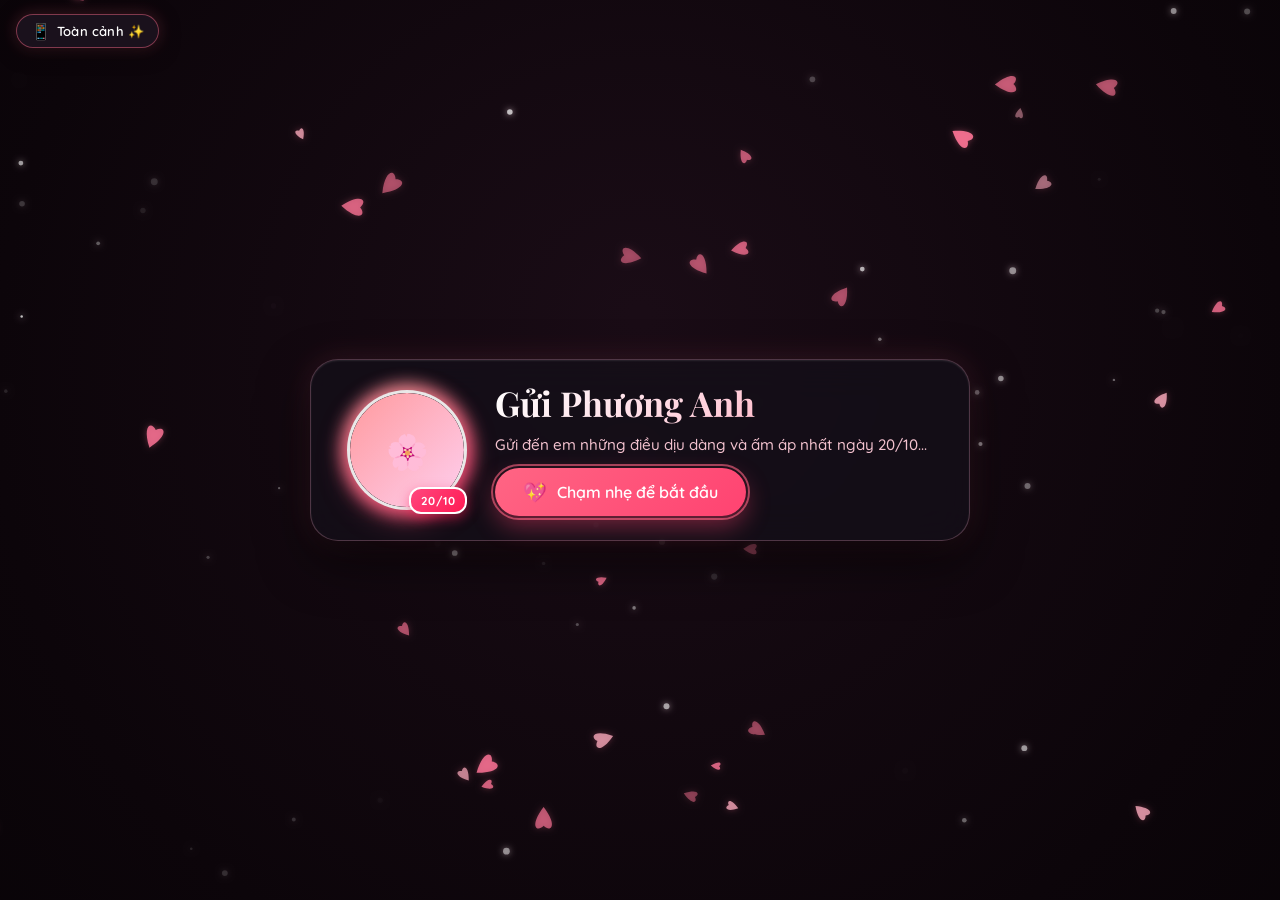
==== commit 2c3cb596: "Add files via upload" ====
--- a/index.html
+++ b/index.html
@@ -2,7 +2,7 @@
 <html lang="vi">
 <head>
   <meta charset="UTF-8">
-  <meta name="viewport" content="width=device-width, initial-scale=1.0, maximum-scale=1.0, user-scalable=no, viewport-fit=cover">
+  <meta name="viewport" content="width=device-width, initial-scale=1.0, viewport-fit=cover">
   <title>Gửi Phương Anh 💗 20/10</title>
   
   <!-- Google Fonts: Calligraphy handwriting + Romantic Serif -->
@@ -10,32 +10,42 @@
   <link rel="preconnect" href="https://fonts.gstatic.com" crossorigin>
   <link href="https://fonts.googleapis.com/css2?family=Alex+Brush&family=Caveat:wght@600;700&family=Dancing+Script:wght@600;700&family=Marck+Script&family=Playfair+Display:ital,wght@0,500;0,700;1,400&family=Quicksand:wght@500;600;700&display=swap" rel="stylesheet">
   
-  <link rel="stylesheet" href="style.css?v=noframenew">
+  <link rel="stylesheet" href="style.css?v=rotatefix3">
 </head>
 <body>
-  <!-- Canvas background for floating particles, petals, glow sparkles -->
-  <canvas id="bg-canvas"></canvas>
+  <!-- MASTER EXPERIENCE WRAPPER (hỗ trợ xoay ngang tự động & xoay cưỡng bức mượt mà trên iPhone/Safari/Zalo) -->
+  <div id="experience-wrapper" class="experience-wrapper">
+    <!-- Canvas background for floating particles, petals, glow sparkles -->
+    <canvas id="bg-canvas"></canvas>
 
-  <!-- Audio Element -->
-  <audio id="bg-music" loop preload="auto">
-    <source src="assets/love-song.mp3" type="audio/mpeg">
-  </audio>
+    <!-- Floating Audio Controller & Rotate Controller -->
+    <div class="top-nav-controls">
+      <button id="rotate-toggle" class="rotate-btn" aria-label="Xoay ngang màn hình" title="Xoay ngang màn hình">
+        <span class="rotate-icon">🔄</span>
+        <span class="rotate-label">Xoay ngang</span>
+      </button>
 
-  <!-- Floating Audio Controller (top right) -->
-  <button id="music-toggle" class="music-btn hide" aria-label="Bật/Tắt nhạc">
-    <span class="music-icon spinning">🎵</span>
-  </button>
+      <button id="music-toggle" class="music-btn hide" aria-label="Bật/Tắt nhạc">
+        <span class="music-icon spinning">🎵</span>
+      </button>
+    </div>
 
-  <!-- Orientation Hint (Gentle pill banner for portrait mode) -->
-  <div id="orientation-hint" class="orientation-hint">
-    <div class="hint-content">
-      <span class="hint-icon">📱↻</span>
-      <span>Xoay ngang màn hình để xem đẹp như một thước phim nhé 💗</span>
+    <!-- Orientation Hint (Gentle pill banner for portrait mode with instant rotate button) -->
+    <div id="orientation-hint" class="orientation-hint">
+      <div class="hint-content">
+        <span class="hint-icon">📱↻</span>
+        <span class="hint-text">Xoay ngang xem đẹp như phim</span>
+        <button id="hint-rotate-btn" class="hint-action-btn" type="button">Xoay ngay 🔄</button>
+      </div>
     </div>
-  </div>
 
-  <!-- MAIN WRAPPER -->
-  <main id="app-container" class="app-container">
+    <!-- Audio Element -->
+    <audio id="bg-music" loop preload="auto">
+      <source src="assets/love-song.mp3" type="audio/mpeg">
+    </audio>
+
+    <!-- MAIN WRAPPER -->
+    <main id="app-container" class="app-container">
     
     <!-- STAGE 1: INTRO / TOUCH TO START SCREEN -->
     <section id="intro-screen" class="screen-view active">
@@ -56,7 +66,7 @@
         </button>
 
         <div class="intro-landscape-tip">
-          <span>💡 Trải nghiệm ngọt ngào nhất khi mở toàn màn hình hoặc xoay ngang</span>
+          <span>💡 Trải nghiệm ngọt ngào nhất khi xoay ngang màn hình (bật Tự động xoay)</span>
         </div>
       </div>
     </section>
@@ -102,8 +112,9 @@
       </div>
     </section>
 
-  </main>
+    </main>
+  </div>
 
-  <script src="script.js?v=noframenew"></script>
+  <script src="script.js?v=rotatefix3"></script>
 </body>
 </html>
--- a/style.css
+++ b/style.css
@@ -28,16 +28,15 @@
 html, body {
   width: 100%;
   height: 100%;
-  height: 100dvh;
+  min-height: 100vh;
+  min-height: 100dvh;
+  margin: 0;
+  padding: 0;
   overflow: hidden;
   background: radial-gradient(circle at 50% 35%, #180b14 0%, #0d070c 50%, #050205 100%);
   font-family: var(--font-body);
   color: var(--text-dark);
-  position: fixed;
-  top: 0;
-  left: 0;
-  right: 0;
-  bottom: 0;
+  position: relative;
   touch-action: manipulation;
   -webkit-touch-callout: none;
 }
@@ -48,6 +47,41 @@
   padding-bottom: env(safe-area-inset-bottom);
   padding-left: env(safe-area-inset-left);
   padding-right: env(safe-area-inset-right);
+}
+
+/* MASTER WRAPPER */
+.experience-wrapper {
+  position: relative;
+  width: 100%;
+  height: 100%;
+  min-height: 100vh;
+  min-height: 100dvh;
+  overflow: hidden;
+  transition: transform 0.35s cubic-bezier(0.16, 1, 0.3, 1);
+}
+
+/* FORCED LANDSCAPE MODE (Hỗ trợ 100% khi iOS Safari/Zalo/Messenger bị khóa khung nhìn dọc) */
+body.force-landscape {
+  width: 100vw !important;
+  height: 100vh !important;
+  height: 100dvh !important;
+  overflow: hidden !important;
+  position: fixed !important;
+  top: 0 !important;
+  left: 0 !important;
+}
+
+body.force-landscape .experience-wrapper {
+  position: fixed !important;
+  top: 0 !important;
+  left: 100vw !important;
+  width: 100vh !important;
+  width: 100dvh !important;
+  height: 100vw !important;
+  height: 100dvw !important;
+  transform-origin: 0 0 !important;
+  transform: rotate(90deg) !important;
+  overflow: hidden !important;
 }
 
 /* Background canvas for ambient petals & floating dust */
@@ -73,13 +107,61 @@
 }
 
 /* ===================================================
-   FLOATING MUSIC BUTTON
+   TOP NAV CONTROLS (Xoay màn hình & Bật/Tắt nhạc)
    =================================================== */
+.top-nav-controls {
+  position: absolute;
+  top: max(14px, env(safe-area-inset-top) + 10px);
+  left: 0;
+  right: 0;
+  display: flex;
+  justify-content: space-between;
+  align-items: center;
+  padding: 0 max(16px, env(safe-area-inset-left) + 12px) 0 max(16px, env(safe-area-inset-left) + 12px);
+  z-index: 100;
+  pointer-events: none;
+}
+
+.top-nav-controls > * {
+  pointer-events: auto;
+}
+
+.rotate-btn {
+  display: inline-flex;
+  align-items: center;
+  gap: 6px;
+  padding: 8px 14px;
+  border-radius: 24px;
+  background: rgba(30, 20, 32, 0.85);
+  backdrop-filter: blur(14px);
+  -webkit-backdrop-filter: blur(14px);
+  border: 1.5px solid rgba(255, 107, 139, 0.45);
+  box-shadow: 0 4px 20px rgba(0, 0, 0, 0.5), 0 0 15px rgba(255, 107, 139, 0.25);
+  color: #ffffff;
+  font-family: var(--font-body);
+  font-size: 0.82rem;
+  font-weight: 600;
+  cursor: pointer;
+  transition: all 0.3s cubic-bezier(0.16, 1, 0.3, 1);
+}
+
+.rotate-btn:hover, .rotate-btn:active {
+  transform: scale(1.05);
+  background: rgba(45, 25, 45, 0.95);
+  border-color: rgba(255, 107, 139, 0.8);
+  box-shadow: 0 6px 25px rgba(255, 107, 139, 0.5);
+}
+
+.rotate-icon {
+  font-size: 1rem;
+  line-height: 1;
+}
+
+.rotate-label {
+  letter-spacing: 0.2px;
+}
+
 .music-btn {
-  position: fixed;
-  top: max(16px, env(safe-area-inset-top) + 12px);
-  right: max(16px, env(safe-area-inset-right) + 12px);
-  z-index: 100;
   width: 44px;
   height: 44px;
   border-radius: 50%;
@@ -119,10 +201,10 @@
    ORIENTATION HINT PILL
    =================================================== */
 .orientation-hint {
-  position: fixed;
-  top: max(12px, env(safe-area-inset-top) + 8px);
+  position: absolute;
+  top: max(60px, env(safe-area-inset-top) + 54px);
   left: 50%;
-  transform: translateX(-50%) translateY(-120%);
+  transform: translateX(-50%) translateY(-140%);
   z-index: 95;
   pointer-events: none;
   opacity: 0;
@@ -132,21 +214,42 @@
 .orientation-hint.show {
   transform: translateX(-50%) translateY(0);
   opacity: 1;
+  pointer-events: auto;
 }
 
 .hint-content {
   display: flex;
   align-items: center;
   gap: 8px;
-  padding: 8px 18px;
-  background: rgba(30, 20, 32, 0.9);
-  backdrop-filter: blur(14px);
-  border: 1px solid rgba(255, 107, 139, 0.4);
+  padding: 8px 16px;
+  background: rgba(30, 20, 32, 0.92);
+  backdrop-filter: blur(16px);
+  -webkit-backdrop-filter: blur(16px);
+  border: 1px solid rgba(255, 107, 139, 0.45);
   border-radius: 30px;
-  box-shadow: 0 6px 30px rgba(0, 0, 0, 0.6), 0 0 15px rgba(255, 107, 139, 0.2);
-  font-size: 0.82rem;
+  box-shadow: 0 6px 30px rgba(0, 0, 0, 0.65), 0 0 15px rgba(255, 107, 139, 0.25);
+  font-size: 0.8rem;
   font-weight: 600;
   color: #ffffff;
+}
+
+.hint-action-btn {
+  background: linear-gradient(135deg, #ff4071, #ff7597);
+  border: none;
+  color: #fff;
+  font-weight: 700;
+  font-size: 0.78rem;
+  padding: 4px 10px;
+  border-radius: 14px;
+  cursor: pointer;
+  margin-left: 4px;
+  box-shadow: 0 2px 10px rgba(255, 64, 113, 0.5);
+  transition: transform 0.2s ease;
+  white-space: nowrap;
+}
+
+.hint-action-btn:active {
+  transform: scale(0.95);
 }
 
 .hint-icon {
@@ -177,7 +280,6 @@
   left: 0;
   width: 100%;
   height: 100%;
-  height: 100dvh;
   display: flex;
   align-items: center;
   justify-content: center;
@@ -786,7 +888,7 @@
    =================================================== */
 
 /* --- 1. LANDSCAPE MODE (Xoay ngang màn hình - Cinema Mode) --- */
-@media (orientation: landscape) {
+@media (orientation: landscape), (min-aspect-ratio: 13/10) {
   .orientation-hint {
     display: none !important;
   }
@@ -905,77 +1007,210 @@
   }
 }
 
+/* ÁP DỤNG TRỰC TIẾP CHO CLASS IS-LANDSCAPE & FORCE-LANDSCAPE (Dành cho iOS Safari / Zalo / Messenger) */
+body.is-landscape .orientation-hint,
+body.force-landscape .orientation-hint {
+  display: none !important;
+}
+
+body.is-landscape .intro-card,
+body.force-landscape .intro-card {
+  max-width: 660px !important;
+  width: 90% !important;
+  max-height: 88dvh !important;
+  padding: clamp(14px, 3.5vh, 24px) clamp(20px, 4vw, 36px) !important;
+  display: grid !important;
+  grid-template-columns: auto 1fr !important;
+  grid-template-rows: auto auto auto !important;
+  align-items: center !important;
+  column-gap: clamp(18px, 3.5vw, 28px) !important;
+  row-gap: clamp(6px, 1.5vh, 10px) !important;
+  text-align: left !important;
+  animation: none !important;
+}
+
+body.is-landscape .intro-avatar-wrapper,
+body.force-landscape .intro-avatar-wrapper {
+  grid-row: 1 / span 3 !important;
+  grid-column: 1 !important;
+  width: clamp(85px, 22vh, 120px) !important;
+  height: clamp(85px, 22vh, 120px) !important;
+  margin-bottom: 0 !important;
+}
+
+body.is-landscape .intro-title,
+body.force-landscape .intro-title {
+  grid-column: 2 !important;
+  font-size: clamp(1.6rem, 5vh, 2.15rem) !important;
+  line-height: 1.15 !important;
+}
+
+body.is-landscape .intro-subtitle,
+body.force-landscape .intro-subtitle {
+  grid-column: 2 !important;
+  font-size: clamp(0.82rem, 2.8vh, 0.95rem) !important;
+  max-width: 440px !important;
+  line-height: 1.45 !important;
+}
+
+body.is-landscape .start-btn,
+body.force-landscape .start-btn {
+  grid-column: 2 !important;
+  justify-self: start !important;
+  padding: clamp(8px, 2vh, 12px) clamp(18px, 4vw, 28px) !important;
+  font-size: clamp(0.85rem, 2.8vh, 1rem) !important;
+  margin-top: 2px !important;
+}
+
+body.is-landscape .intro-landscape-tip,
+body.force-landscape .intro-landscape-tip {
+  display: none !important;
+}
+
+body.is-landscape .story-layout,
+body.force-landscape .story-layout {
+  width: 100% !important;
+  max-width: 900px !important;
+  padding: 0 clamp(16px, 4vw, 32px) !important;
+  display: flex !important;
+  flex-direction: column !important;
+  align-items: center !important;
+  justify-content: center !important;
+}
+
+body.is-landscape .story-message-container,
+body.force-landscape .story-message-container {
+  width: 100% !important;
+  max-width: 860px !important;
+}
+
+body.is-landscape .narrative-text,
+body.force-landscape .narrative-text {
+  font-size: clamp(1.65rem, 5.8vh, 2.45rem) !important;
+  line-height: 1.75 !important;
+  letter-spacing: 0.6px !important;
+}
+
+body.is-landscape .proposal-wrapper,
+body.force-landscape .proposal-wrapper {
+  width: 90% !important;
+  max-width: 580px !important;
+}
+
+body.is-landscape .proposal-box,
+body.force-landscape .proposal-box {
+  padding: 6px 12px !important;
+}
+
+body.is-landscape .final-lead-name,
+body.force-landscape .final-lead-name {
+  font-size: clamp(1.1rem, 3.5vh, 1.35rem) !important;
+  margin-bottom: 2px !important;
+}
+
+body.is-landscape .final-proposal-text,
+body.force-landscape .final-proposal-text {
+  font-size: clamp(1.5rem, 5.5vh, 2.2rem) !important;
+  gap: 8px !important;
+  line-height: 1.25 !important;
+}
+
+body.is-landscape .proposal-actions,
+body.force-landscape .proposal-actions {
+  margin-top: clamp(8px, 2vh, 14px) !important;
+  gap: clamp(8px, 2vw, 14px) !important;
+}
+
+body.is-landscape .choice-btn,
+body.force-landscape .choice-btn {
+  padding: clamp(7px, 2vh, 11px) clamp(16px, 3vw, 24px) !important;
+  font-size: clamp(0.82rem, 2.8vh, 0.95rem) !important;
+  min-height: 38px !important;
+}
+
+body.is-landscape .accepted-message,
+body.force-landscape .accepted-message {
+  margin-top: 8px !important;
+  padding: 10px 16px !important;
+}
+
+body.is-landscape .sweet-quote,
+body.force-landscape .sweet-quote {
+  font-size: 0.88rem !important;
+  line-height: 1.4 !important;
+}
+
 /* --- 2. MOBILE PORTRAIT (Điện thoại màn hình dọc: iPhone 11-16, Samsung Galaxy, Xiaomi...) --- */
 @media (max-width: 768px) and (orientation: portrait) {
-  .screen-view {
+  body:not(.is-landscape):not(.force-landscape) .screen-view {
     padding: max(16px, env(safe-area-inset-top)) max(14px, env(safe-area-inset-right)) max(16px, env(safe-area-inset-bottom)) max(14px, env(safe-area-inset-left));
   }
 
-  .intro-card {
+  body:not(.is-landscape):not(.force-landscape) .intro-card {
     width: 92%;
     max-width: 390px;
     padding: clamp(26px, 5vh, 36px) clamp(16px, 4vw, 24px);
     gap: clamp(12px, 2.2vh, 16px);
   }
 
-  .intro-avatar-wrapper {
+  body:not(.is-landscape):not(.force-landscape) .intro-avatar-wrapper {
     width: clamp(105px, 28vw, 125px);
     height: clamp(105px, 28vw, 125px);
   }
 
-  .intro-title {
+  body:not(.is-landscape):not(.force-landscape) .intro-title {
     font-size: clamp(1.75rem, 6vw, 2.1rem);
   }
 
-  .intro-subtitle {
+  body:not(.is-landscape):not(.force-landscape) .intro-subtitle {
     font-size: clamp(0.85rem, 3.2vw, 0.95rem);
     line-height: 1.5;
   }
 
-  .start-btn {
+  body:not(.is-landscape):not(.force-landscape) .start-btn {
     padding: 12px 24px;
     font-size: clamp(0.92rem, 3.5vw, 1.02rem);
     min-height: 48px;
   }
 
-  .story-layout {
+  body:not(.is-landscape):not(.force-landscape) .story-layout {
     width: 100%;
     padding: 0 12px;
   }
 
-  .story-message-container {
+  body:not(.is-landscape):not(.force-landscape) .story-message-container {
     width: 100%;
     max-width: 95vw;
   }
 
-  .narrative-text {
+  body:not(.is-landscape):not(.force-landscape) .narrative-text {
     font-size: clamp(1.45rem, 5vw, 1.85rem);
     line-height: 1.7;
     letter-spacing: 0.4px;
   }
 
-  .proposal-wrapper {
+  body:not(.is-landscape):not(.force-landscape) .proposal-wrapper {
     width: 94%;
     max-width: 440px;
   }
 
-  .final-lead-name {
+  body:not(.is-landscape):not(.force-landscape) .final-lead-name {
     font-size: 1.25rem;
   }
 
-  .final-proposal-text {
+  body:not(.is-landscape):not(.force-landscape) .final-proposal-text {
     font-size: clamp(1.65rem, 6.2vw, 2.15rem);
     gap: 6px;
     line-height: 1.3;
   }
 
-  .proposal-actions {
+  body:not(.is-landscape):not(.force-landscape) .proposal-actions {
     gap: 10px;
     flex-wrap: wrap;
     justify-content: center;
   }
 
-  .choice-btn {
+  body:not(.is-landscape):not(.force-landscape) .choice-btn {
     padding: 11px 22px;
     font-size: 0.95rem;
     min-width: 135px;
@@ -985,40 +1220,40 @@
 
 /* --- 3. SMALL PHONES (iPhone SE, iPhone mini, máy nhỏ <= 380px) --- */
 @media (max-width: 380px) and (orientation: portrait) {
-  .intro-card {
+  body:not(.is-landscape):not(.force-landscape) .intro-card {
     padding: 22px 14px;
     gap: 10px;
   }
 
-  .intro-avatar-wrapper {
+  body:not(.is-landscape):not(.force-landscape) .intro-avatar-wrapper {
     width: 95px;
     height: 95px;
   }
 
-  .intro-title {
+  body:not(.is-landscape):not(.force-landscape) .intro-title {
     font-size: 1.65rem;
   }
 
-  .intro-subtitle {
+  body:not(.is-landscape):not(.force-landscape) .intro-subtitle {
     font-size: 0.82rem;
   }
 
-  .start-btn {
+  body:not(.is-landscape):not(.force-landscape) .start-btn {
     padding: 10px 20px;
     font-size: 0.88rem;
     min-height: 42px;
   }
 
-  .narrative-text {
+  body:not(.is-landscape):not(.force-landscape) .narrative-text {
     font-size: 1.35rem;
     line-height: 1.6;
   }
 
-  .final-proposal-text {
+  body:not(.is-landscape):not(.force-landscape) .final-proposal-text {
     font-size: 1.55rem;
   }
 
-  .choice-btn {
+  body:not(.is-landscape):not(.force-landscape) .choice-btn {
     padding: 9px 16px;
     font-size: 0.86rem;
     min-width: 120px;
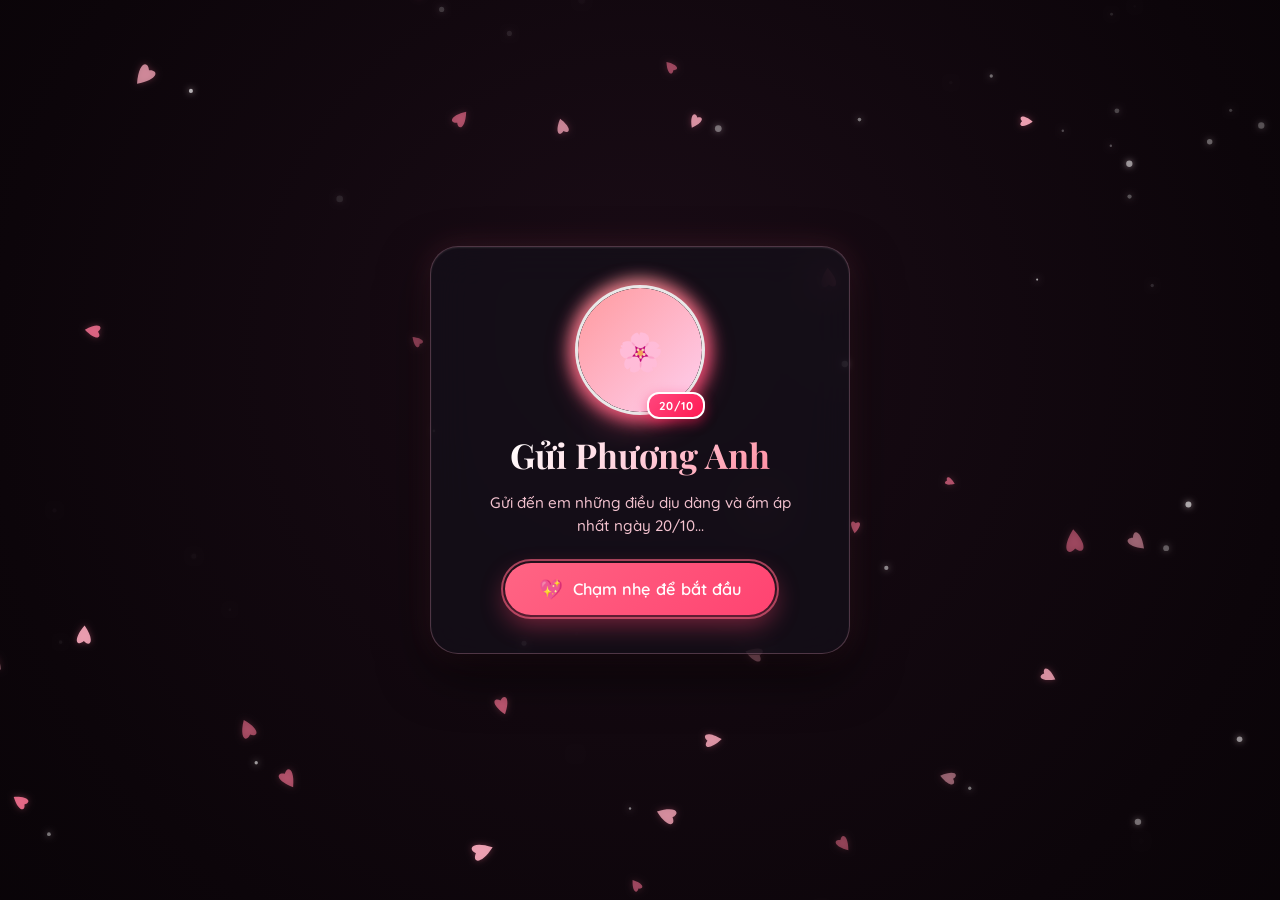
==== commit 5e0b5720: "Add files via upload" ====
--- a/index.html
+++ b/index.html
@@ -10,34 +10,18 @@
   <link rel="preconnect" href="https://fonts.gstatic.com" crossorigin>
   <link href="https://fonts.googleapis.com/css2?family=Alex+Brush&family=Caveat:wght@600;700&family=Dancing+Script:wght@600;700&family=Marck+Script&family=Playfair+Display:ital,wght@0,500;0,700;1,400&family=Quicksand:wght@500;600;700&display=swap" rel="stylesheet">
   
-  <link rel="stylesheet" href="style.css?v=rotatefix3">
+  <link rel="stylesheet" href="style.css?v=portraitclean">
 </head>
 <body>
-  <!-- MASTER EXPERIENCE WRAPPER (hỗ trợ xoay ngang tự động & xoay cưỡng bức mượt mà trên iPhone/Safari/Zalo) -->
+  <!-- MASTER EXPERIENCE WRAPPER (Tối ưu chuẩn xem dọc cho mọi dòng điện thoại) -->
   <div id="experience-wrapper" class="experience-wrapper">
     <!-- Canvas background for floating particles, petals, glow sparkles -->
     <canvas id="bg-canvas"></canvas>
 
-    <!-- Floating Audio Controller & Rotate Controller -->
-    <div class="top-nav-controls">
-      <button id="rotate-toggle" class="rotate-btn" aria-label="Xoay ngang màn hình" title="Xoay ngang màn hình">
-        <span class="rotate-icon">🔄</span>
-        <span class="rotate-label">Xoay ngang</span>
-      </button>
-
-      <button id="music-toggle" class="music-btn hide" aria-label="Bật/Tắt nhạc">
-        <span class="music-icon spinning">🎵</span>
-      </button>
-    </div>
-
-    <!-- Orientation Hint (Gentle pill banner for portrait mode with instant rotate button) -->
-    <div id="orientation-hint" class="orientation-hint">
-      <div class="hint-content">
-        <span class="hint-icon">📱↻</span>
-        <span class="hint-text">Xoay ngang xem đẹp như phim</span>
-        <button id="hint-rotate-btn" class="hint-action-btn" type="button">Xoay ngay 🔄</button>
-      </div>
-    </div>
+    <!-- Floating Audio Controller (Góc trên bên phải) -->
+    <button id="music-toggle" class="music-btn hide" aria-label="Bật/Tắt nhạc">
+      <span class="music-icon spinning">🎵</span>
+    </button>
 
     <!-- Audio Element -->
     <audio id="bg-music" loop preload="auto">
@@ -64,10 +48,6 @@
           <span class="btn-text">Chạm nhẹ để bắt đầu</span>
           <span class="pulse-ring"></span>
         </button>
-
-        <div class="intro-landscape-tip">
-          <span>💡 Trải nghiệm ngọt ngào nhất khi xoay ngang màn hình (bật Tự động xoay)</span>
-        </div>
       </div>
     </section>
 
@@ -115,6 +95,6 @@
     </main>
   </div>
 
-  <script src="script.js?v=rotatefix3"></script>
+  <script src="script.js?v=portraitclean"></script>
 </body>
 </html>
--- a/style.css
+++ b/style.css
@@ -60,30 +60,6 @@
   transition: transform 0.35s cubic-bezier(0.16, 1, 0.3, 1);
 }
 
-/* FORCED LANDSCAPE MODE (Hỗ trợ 100% khi iOS Safari/Zalo/Messenger bị khóa khung nhìn dọc) */
-body.force-landscape {
-  width: 100vw !important;
-  height: 100vh !important;
-  height: 100dvh !important;
-  overflow: hidden !important;
-  position: fixed !important;
-  top: 0 !important;
-  left: 0 !important;
-}
-
-body.force-landscape .experience-wrapper {
-  position: fixed !important;
-  top: 0 !important;
-  left: 100vw !important;
-  width: 100vh !important;
-  width: 100dvh !important;
-  height: 100vw !important;
-  height: 100dvw !important;
-  transform-origin: 0 0 !important;
-  transform: rotate(90deg) !important;
-  overflow: hidden !important;
-}
-
 /* Background canvas for ambient petals & floating dust */
 #bg-canvas {
   position: absolute;
@@ -107,61 +83,13 @@
 }
 
 /* ===================================================
-   TOP NAV CONTROLS (Xoay màn hình & Bật/Tắt nhạc)
+   FLOATING MUSIC BUTTON (Góc trên bên phải)
    =================================================== */
-.top-nav-controls {
-  position: absolute;
-  top: max(14px, env(safe-area-inset-top) + 10px);
-  left: 0;
-  right: 0;
-  display: flex;
-  justify-content: space-between;
-  align-items: center;
-  padding: 0 max(16px, env(safe-area-inset-left) + 12px) 0 max(16px, env(safe-area-inset-left) + 12px);
+.music-btn {
+  position: fixed;
+  top: max(16px, env(safe-area-inset-top) + 12px);
+  right: max(16px, env(safe-area-inset-right) + 12px);
   z-index: 100;
-  pointer-events: none;
-}
-
-.top-nav-controls > * {
-  pointer-events: auto;
-}
-
-.rotate-btn {
-  display: inline-flex;
-  align-items: center;
-  gap: 6px;
-  padding: 8px 14px;
-  border-radius: 24px;
-  background: rgba(30, 20, 32, 0.85);
-  backdrop-filter: blur(14px);
-  -webkit-backdrop-filter: blur(14px);
-  border: 1.5px solid rgba(255, 107, 139, 0.45);
-  box-shadow: 0 4px 20px rgba(0, 0, 0, 0.5), 0 0 15px rgba(255, 107, 139, 0.25);
-  color: #ffffff;
-  font-family: var(--font-body);
-  font-size: 0.82rem;
-  font-weight: 600;
-  cursor: pointer;
-  transition: all 0.3s cubic-bezier(0.16, 1, 0.3, 1);
-}
-
-.rotate-btn:hover, .rotate-btn:active {
-  transform: scale(1.05);
-  background: rgba(45, 25, 45, 0.95);
-  border-color: rgba(255, 107, 139, 0.8);
-  box-shadow: 0 6px 25px rgba(255, 107, 139, 0.5);
-}
-
-.rotate-icon {
-  font-size: 1rem;
-  line-height: 1;
-}
-
-.rotate-label {
-  letter-spacing: 0.2px;
-}
-
-.music-btn {
   width: 44px;
   height: 44px;
   border-radius: 50%;
@@ -195,72 +123,6 @@
 @keyframes rotateMusic {
   from { transform: rotate(0deg); }
   to { transform: rotate(360deg); }
-}
-
-/* ===================================================
-   ORIENTATION HINT PILL
-   =================================================== */
-.orientation-hint {
-  position: absolute;
-  top: max(60px, env(safe-area-inset-top) + 54px);
-  left: 50%;
-  transform: translateX(-50%) translateY(-140%);
-  z-index: 95;
-  pointer-events: none;
-  opacity: 0;
-  transition: all 0.6s cubic-bezier(0.16, 1, 0.3, 1);
-}
-
-.orientation-hint.show {
-  transform: translateX(-50%) translateY(0);
-  opacity: 1;
-  pointer-events: auto;
-}
-
-.hint-content {
-  display: flex;
-  align-items: center;
-  gap: 8px;
-  padding: 8px 16px;
-  background: rgba(30, 20, 32, 0.92);
-  backdrop-filter: blur(16px);
-  -webkit-backdrop-filter: blur(16px);
-  border: 1px solid rgba(255, 107, 139, 0.45);
-  border-radius: 30px;
-  box-shadow: 0 6px 30px rgba(0, 0, 0, 0.65), 0 0 15px rgba(255, 107, 139, 0.25);
-  font-size: 0.8rem;
-  font-weight: 600;
-  color: #ffffff;
-}
-
-.hint-action-btn {
-  background: linear-gradient(135deg, #ff4071, #ff7597);
-  border: none;
-  color: #fff;
-  font-weight: 700;
-  font-size: 0.78rem;
-  padding: 4px 10px;
-  border-radius: 14px;
-  cursor: pointer;
-  margin-left: 4px;
-  box-shadow: 0 2px 10px rgba(255, 64, 113, 0.5);
-  transition: transform 0.2s ease;
-  white-space: nowrap;
-}
-
-.hint-action-btn:active {
-  transform: scale(0.95);
-}
-
-.hint-icon {
-  font-size: 1.1rem;
-  animation: wiggle 2s infinite ease-in-out;
-}
-
-@keyframes wiggle {
-  0%, 100% { transform: rotate(0deg); }
-  25% { transform: rotate(-15deg); }
-  75% { transform: rotate(15deg); }
 }
 
 /* ===================================================
@@ -882,335 +744,80 @@
 }
 
 /* ===================================================
-   RESPONSIVE DESIGN & LANDSCAPE CINEMA MODE
-   Adapts flawlessly to ALL phones (iPhone SE, 11-16 Pro/Max,
-   Samsung, Xiaomi, etc.) in both Portrait & Landscape
+   RESPONSIVE DESIGN (Tối ưu chuẩn xem dọc cho mọi dòng điện thoại)
    =================================================== */
 
-/* --- 1. LANDSCAPE MODE (Xoay ngang màn hình - Cinema Mode) --- */
-@media (orientation: landscape), (min-aspect-ratio: 13/10) {
-  .orientation-hint {
-    display: none !important;
-  }
-
-  /* Stage 1: Intro Card in Landscape - 2 Cột gọn gàng, không tràn màn hình */
+/* --- 1. MOBILE PHONES (iPhone 11-16, Samsung Galaxy, Xiaomi...) --- */
+@media (max-width: 768px) {
+  .screen-view {
+    padding: max(16px, env(safe-area-inset-top)) max(14px, env(safe-area-inset-right)) max(16px, env(safe-area-inset-bottom)) max(14px, env(safe-area-inset-left));
+  }
+
   .intro-card {
-    max-width: 660px;
-    width: 90%;
-    max-height: 88dvh;
-    padding: clamp(14px, 3.5vh, 24px) clamp(20px, 4vw, 36px);
-    display: grid;
-    grid-template-columns: auto 1fr;
-    grid-template-rows: auto auto auto;
-    align-items: center;
-    column-gap: clamp(18px, 3.5vw, 28px);
-    row-gap: clamp(6px, 1.5vh, 10px);
-    text-align: left;
-    animation: none;
-  }
-
-  .intro-avatar-wrapper {
-    grid-row: 1 / span 3;
-    grid-column: 1;
-    width: clamp(85px, 22vh, 120px);
-    height: clamp(85px, 22vh, 120px);
-    margin-bottom: 0;
-  }
-
-  .intro-title {
-    grid-column: 2;
-    font-size: clamp(1.6rem, 5vh, 2.15rem);
-    line-height: 1.15;
-  }
-
-  .intro-subtitle {
-    grid-column: 2;
-    font-size: clamp(0.82rem, 2.8vh, 0.95rem);
-    max-width: 440px;
-    line-height: 1.45;
-  }
-
-  .start-btn {
-    grid-column: 2;
-    justify-self: start;
-    padding: clamp(8px, 2vh, 12px) clamp(18px, 4vw, 28px);
-    font-size: clamp(0.85rem, 2.8vh, 1rem);
-    margin-top: 2px;
-  }
-
-  .intro-landscape-tip {
-    display: none !important;
-  }
-
-  /* Stage 2: Story Narrative Text in Landscape (Thước phim điện ảnh) */
-  .story-layout {
-    width: 100%;
-    max-width: 900px;
-    padding: 0 clamp(16px, 4vw, 32px);
-    display: flex;
-    flex-direction: column;
-    align-items: center;
-    justify-content: center;
-  }
-
-  .story-message-container {
-    width: 100%;
-    max-width: 860px;
-  }
-
-  .narrative-text {
-    font-size: clamp(1.65rem, 5.8vh, 2.45rem);
-    line-height: 1.75;
-    letter-spacing: 0.6px;
-  }
-
-  /* Stage 3: Climax Heart & Proposal in Landscape */
-  .proposal-wrapper {
-    width: 90%;
-    max-width: 580px;
-  }
-
-  .proposal-box {
-    padding: 6px 12px;
-  }
-
-  .final-lead-name {
-    font-size: clamp(1.1rem, 3.5vh, 1.35rem);
-    margin-bottom: 2px;
-  }
-
-  .final-proposal-text {
-    font-size: clamp(1.5rem, 5.5vh, 2.2rem);
-    gap: 8px;
-    line-height: 1.25;
-  }
-
-  .proposal-actions {
-    margin-top: clamp(8px, 2vh, 14px);
-    gap: clamp(8px, 2vw, 14px);
-  }
-
-  .choice-btn {
-    padding: clamp(7px, 2vh, 11px) clamp(16px, 3vw, 24px);
-    font-size: clamp(0.82rem, 2.8vh, 0.95rem);
-    min-height: 38px;
-  }
-
-  .accepted-message {
-    margin-top: 8px;
-    padding: 10px 16px;
-  }
-
-  .sweet-quote {
-    font-size: 0.88rem;
-    line-height: 1.4;
-  }
-}
-
-/* ÁP DỤNG TRỰC TIẾP CHO CLASS IS-LANDSCAPE & FORCE-LANDSCAPE (Dành cho iOS Safari / Zalo / Messenger) */
-body.is-landscape .orientation-hint,
-body.force-landscape .orientation-hint {
-  display: none !important;
-}
-
-body.is-landscape .intro-card,
-body.force-landscape .intro-card {
-  max-width: 660px !important;
-  width: 90% !important;
-  max-height: 88dvh !important;
-  padding: clamp(14px, 3.5vh, 24px) clamp(20px, 4vw, 36px) !important;
-  display: grid !important;
-  grid-template-columns: auto 1fr !important;
-  grid-template-rows: auto auto auto !important;
-  align-items: center !important;
-  column-gap: clamp(18px, 3.5vw, 28px) !important;
-  row-gap: clamp(6px, 1.5vh, 10px) !important;
-  text-align: left !important;
-  animation: none !important;
-}
-
-body.is-landscape .intro-avatar-wrapper,
-body.force-landscape .intro-avatar-wrapper {
-  grid-row: 1 / span 3 !important;
-  grid-column: 1 !important;
-  width: clamp(85px, 22vh, 120px) !important;
-  height: clamp(85px, 22vh, 120px) !important;
-  margin-bottom: 0 !important;
-}
-
-body.is-landscape .intro-title,
-body.force-landscape .intro-title {
-  grid-column: 2 !important;
-  font-size: clamp(1.6rem, 5vh, 2.15rem) !important;
-  line-height: 1.15 !important;
-}
-
-body.is-landscape .intro-subtitle,
-body.force-landscape .intro-subtitle {
-  grid-column: 2 !important;
-  font-size: clamp(0.82rem, 2.8vh, 0.95rem) !important;
-  max-width: 440px !important;
-  line-height: 1.45 !important;
-}
-
-body.is-landscape .start-btn,
-body.force-landscape .start-btn {
-  grid-column: 2 !important;
-  justify-self: start !important;
-  padding: clamp(8px, 2vh, 12px) clamp(18px, 4vw, 28px) !important;
-  font-size: clamp(0.85rem, 2.8vh, 1rem) !important;
-  margin-top: 2px !important;
-}
-
-body.is-landscape .intro-landscape-tip,
-body.force-landscape .intro-landscape-tip {
-  display: none !important;
-}
-
-body.is-landscape .story-layout,
-body.force-landscape .story-layout {
-  width: 100% !important;
-  max-width: 900px !important;
-  padding: 0 clamp(16px, 4vw, 32px) !important;
-  display: flex !important;
-  flex-direction: column !important;
-  align-items: center !important;
-  justify-content: center !important;
-}
-
-body.is-landscape .story-message-container,
-body.force-landscape .story-message-container {
-  width: 100% !important;
-  max-width: 860px !important;
-}
-
-body.is-landscape .narrative-text,
-body.force-landscape .narrative-text {
-  font-size: clamp(1.65rem, 5.8vh, 2.45rem) !important;
-  line-height: 1.75 !important;
-  letter-spacing: 0.6px !important;
-}
-
-body.is-landscape .proposal-wrapper,
-body.force-landscape .proposal-wrapper {
-  width: 90% !important;
-  max-width: 580px !important;
-}
-
-body.is-landscape .proposal-box,
-body.force-landscape .proposal-box {
-  padding: 6px 12px !important;
-}
-
-body.is-landscape .final-lead-name,
-body.force-landscape .final-lead-name {
-  font-size: clamp(1.1rem, 3.5vh, 1.35rem) !important;
-  margin-bottom: 2px !important;
-}
-
-body.is-landscape .final-proposal-text,
-body.force-landscape .final-proposal-text {
-  font-size: clamp(1.5rem, 5.5vh, 2.2rem) !important;
-  gap: 8px !important;
-  line-height: 1.25 !important;
-}
-
-body.is-landscape .proposal-actions,
-body.force-landscape .proposal-actions {
-  margin-top: clamp(8px, 2vh, 14px) !important;
-  gap: clamp(8px, 2vw, 14px) !important;
-}
-
-body.is-landscape .choice-btn,
-body.force-landscape .choice-btn {
-  padding: clamp(7px, 2vh, 11px) clamp(16px, 3vw, 24px) !important;
-  font-size: clamp(0.82rem, 2.8vh, 0.95rem) !important;
-  min-height: 38px !important;
-}
-
-body.is-landscape .accepted-message,
-body.force-landscape .accepted-message {
-  margin-top: 8px !important;
-  padding: 10px 16px !important;
-}
-
-body.is-landscape .sweet-quote,
-body.force-landscape .sweet-quote {
-  font-size: 0.88rem !important;
-  line-height: 1.4 !important;
-}
-
-/* --- 2. MOBILE PORTRAIT (Điện thoại màn hình dọc: iPhone 11-16, Samsung Galaxy, Xiaomi...) --- */
-@media (max-width: 768px) and (orientation: portrait) {
-  body:not(.is-landscape):not(.force-landscape) .screen-view {
-    padding: max(16px, env(safe-area-inset-top)) max(14px, env(safe-area-inset-right)) max(16px, env(safe-area-inset-bottom)) max(14px, env(safe-area-inset-left));
-  }
-
-  body:not(.is-landscape):not(.force-landscape) .intro-card {
     width: 92%;
     max-width: 390px;
     padding: clamp(26px, 5vh, 36px) clamp(16px, 4vw, 24px);
     gap: clamp(12px, 2.2vh, 16px);
   }
 
-  body:not(.is-landscape):not(.force-landscape) .intro-avatar-wrapper {
+  .intro-avatar-wrapper {
     width: clamp(105px, 28vw, 125px);
     height: clamp(105px, 28vw, 125px);
   }
 
-  body:not(.is-landscape):not(.force-landscape) .intro-title {
+  .intro-title {
     font-size: clamp(1.75rem, 6vw, 2.1rem);
   }
 
-  body:not(.is-landscape):not(.force-landscape) .intro-subtitle {
+  .intro-subtitle {
     font-size: clamp(0.85rem, 3.2vw, 0.95rem);
     line-height: 1.5;
   }
 
-  body:not(.is-landscape):not(.force-landscape) .start-btn {
+  .start-btn {
     padding: 12px 24px;
     font-size: clamp(0.92rem, 3.5vw, 1.02rem);
     min-height: 48px;
   }
 
-  body:not(.is-landscape):not(.force-landscape) .story-layout {
+  .story-layout {
     width: 100%;
-    padding: 0 12px;
-  }
-
-  body:not(.is-landscape):not(.force-landscape) .story-message-container {
+    padding: 0 16px;
+  }
+
+  .story-message-container {
     width: 100%;
     max-width: 95vw;
   }
 
-  body:not(.is-landscape):not(.force-landscape) .narrative-text {
-    font-size: clamp(1.45rem, 5vw, 1.85rem);
-    line-height: 1.7;
+  .narrative-text {
+    font-size: clamp(1.48rem, 5.2vw, 1.95rem);
+    line-height: 1.75;
     letter-spacing: 0.4px;
   }
 
-  body:not(.is-landscape):not(.force-landscape) .proposal-wrapper {
+  .proposal-wrapper {
     width: 94%;
     max-width: 440px;
   }
 
-  body:not(.is-landscape):not(.force-landscape) .final-lead-name {
+  .final-lead-name {
     font-size: 1.25rem;
   }
 
-  body:not(.is-landscape):not(.force-landscape) .final-proposal-text {
+  .final-proposal-text {
     font-size: clamp(1.65rem, 6.2vw, 2.15rem);
     gap: 6px;
     line-height: 1.3;
   }
 
-  body:not(.is-landscape):not(.force-landscape) .proposal-actions {
+  .proposal-actions {
     gap: 10px;
     flex-wrap: wrap;
     justify-content: center;
   }
 
-  body:not(.is-landscape):not(.force-landscape) .choice-btn {
+  .choice-btn {
     padding: 11px 22px;
     font-size: 0.95rem;
     min-width: 135px;
@@ -1218,42 +825,42 @@
   }
 }
 
-/* --- 3. SMALL PHONES (iPhone SE, iPhone mini, máy nhỏ <= 380px) --- */
-@media (max-width: 380px) and (orientation: portrait) {
-  body:not(.is-landscape):not(.force-landscape) .intro-card {
+/* --- 2. SMALL PHONES (iPhone SE, iPhone mini, máy nhỏ <= 380px) --- */
+@media (max-width: 380px) {
+  .intro-card {
     padding: 22px 14px;
     gap: 10px;
   }
 
-  body:not(.is-landscape):not(.force-landscape) .intro-avatar-wrapper {
+  .intro-avatar-wrapper {
     width: 95px;
     height: 95px;
   }
 
-  body:not(.is-landscape):not(.force-landscape) .intro-title {
+  .intro-title {
     font-size: 1.65rem;
   }
 
-  body:not(.is-landscape):not(.force-landscape) .intro-subtitle {
+  .intro-subtitle {
     font-size: 0.82rem;
   }
 
-  body:not(.is-landscape):not(.force-landscape) .start-btn {
+  .start-btn {
     padding: 10px 20px;
     font-size: 0.88rem;
     min-height: 42px;
   }
 
-  body:not(.is-landscape):not(.force-landscape) .narrative-text {
+  .narrative-text {
     font-size: 1.35rem;
     line-height: 1.6;
   }
 
-  body:not(.is-landscape):not(.force-landscape) .final-proposal-text {
+  .final-proposal-text {
     font-size: 1.55rem;
   }
 
-  body:not(.is-landscape):not(.force-landscape) .choice-btn {
+  .choice-btn {
     padding: 9px 16px;
     font-size: 0.86rem;
     min-width: 120px;
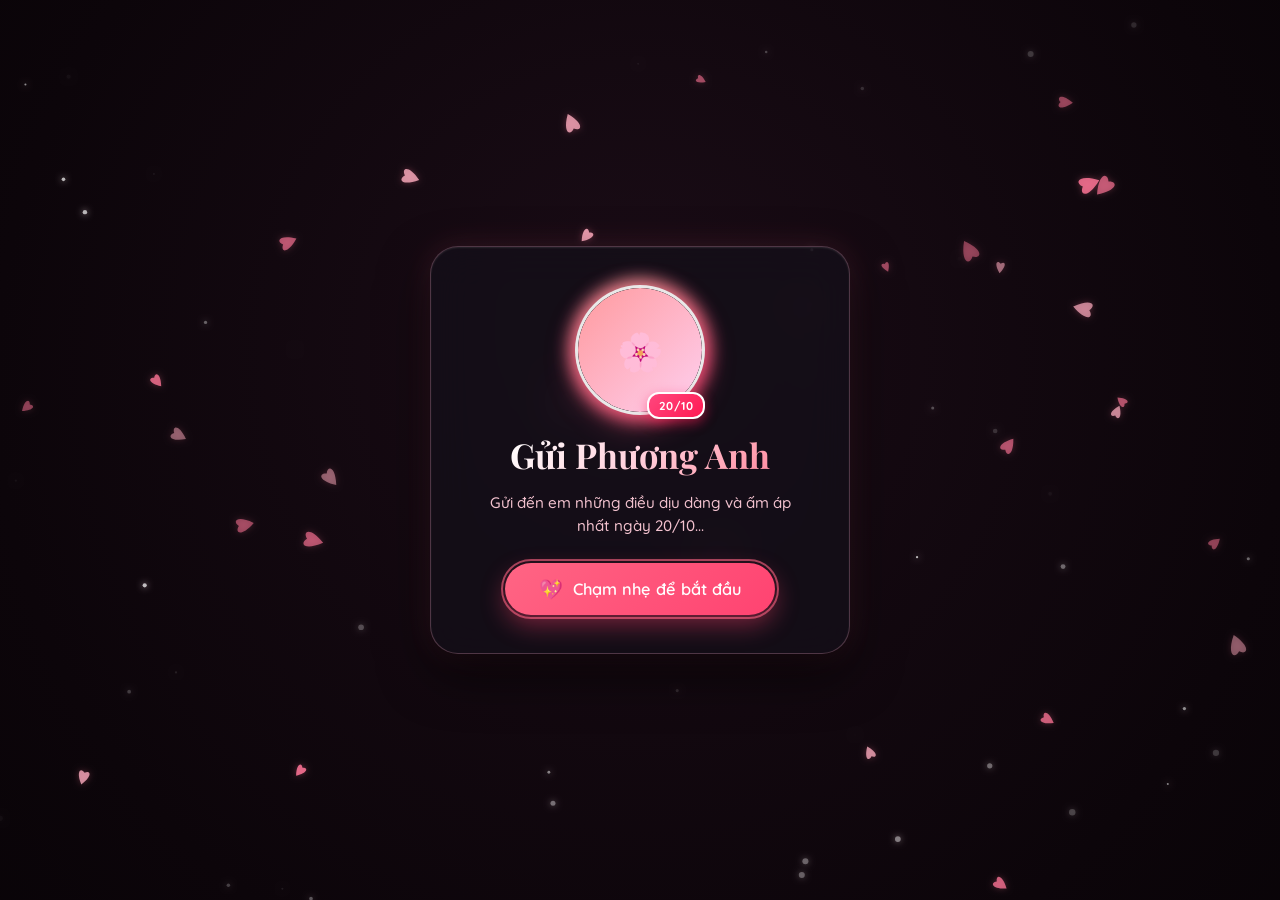
==== commit c9309b66: "Add files via upload" ====
--- a/index.html
+++ b/index.html
@@ -1,100 +1,1749 @@
-<!DOCTYPE html>
-<html lang="vi">
-<head>
-  <meta charset="UTF-8">
-  <meta name="viewport" content="width=device-width, initial-scale=1.0, viewport-fit=cover">
-  <title>Gửi Phương Anh 💗 20/10</title>
-  
-  <!-- Google Fonts: Calligraphy handwriting + Romantic Serif -->
-  <link rel="preconnect" href="https://fonts.googleapis.com">
-  <link rel="preconnect" href="https://fonts.gstatic.com" crossorigin>
-  <link href="https://fonts.googleapis.com/css2?family=Alex+Brush&family=Caveat:wght@600;700&family=Dancing+Script:wght@600;700&family=Marck+Script&family=Playfair+Display:ital,wght@0,500;0,700;1,400&family=Quicksand:wght@500;600;700&display=swap" rel="stylesheet">
-  
-  <link rel="stylesheet" href="style.css?v=portraitclean">
-</head>
-<body>
-  <!-- MASTER EXPERIENCE WRAPPER (Tối ưu chuẩn xem dọc cho mọi dòng điện thoại) -->
-  <div id="experience-wrapper" class="experience-wrapper">
-    <!-- Canvas background for floating particles, petals, glow sparkles -->
-    <canvas id="bg-canvas"></canvas>
-
-    <!-- Floating Audio Controller (Góc trên bên phải) -->
-    <button id="music-toggle" class="music-btn hide" aria-label="Bật/Tắt nhạc">
-      <span class="music-icon spinning">🎵</span>
-    </button>
-
-    <!-- Audio Element -->
-    <audio id="bg-music" loop preload="auto">
-      <source src="assets/love-song.mp3" type="audio/mpeg">
-    </audio>
-
-    <!-- MAIN WRAPPER -->
-    <main id="app-container" class="app-container">
-    
-    <!-- STAGE 1: INTRO / TOUCH TO START SCREEN -->
-    <section id="intro-screen" class="screen-view active">
-      <div class="intro-card glass-panel">
-        <div class="intro-avatar-wrapper">
-          <div class="avatar-glow-ring"></div>
-          <img id="intro-avatar" src="assets/phuong-anh.jpg" alt="Phương Anh" class="intro-avatar-img" onerror="this.onerror=null; this.src='data:image/svg+xml;utf8,<svg xmlns=\'http://www.w3.org/2000/svg\' width=\'160\' height=\'160\' viewBox=\'0 0 160 160\'><defs><linearGradient id=\'g\' x1=\'0%\' y1=\'0%\' x2=\'100%\' y2=\'100%\'><stop offset=\'0%\' stop-color=\'%23ff9a9e\'/><stop offset=\'100%\' stop-color=\'%23fecfef\'/></linearGradient></defs><rect width=\'100%\' height=\'100%\' rx=\'80\' fill=\'url(%23g)\'/><text x=\'50%\' y=\'52%\' font-size=\'48\' text-anchor=\'middle\' dominant-baseline=\'central\' fill=\'white\'>🌸</text></svg>';">
-          <div class="avatar-badge">20/10</div>
-        </div>
-        
-        <h1 class="intro-title">Gửi Phương Anh</h1>
-        <p class="intro-subtitle">Gửi đến em những điều dịu dàng và ấm áp nhất ngày 20/10...</p>
-
-        <button id="start-btn" class="start-btn">
-          <span class="btn-heart">💖</span>
-          <span class="btn-text">Chạm nhẹ để bắt đầu</span>
-          <span class="pulse-ring"></span>
-        </button>
-      </div>
-    </section>
-
-    <!-- STAGE 2: STORYTELLING / MESSAGES SCREEN -->
-    <section id="story-screen" class="screen-view">
-      <div class="story-layout">
-        <!-- Pure Floating Text Container (No Card / No Box) -->
-        <div class="story-message-container">
-          <div id="narrative-text" class="narrative-text"></div>
-        </div>
-      </div>
-    </section>
-
-    <!-- STAGE 3: CLIMAX SCREEN (BIG HOLLOW HEART + FILLING PARTICLES + PROPOSAL) -->
-    <section id="climax-screen" class="screen-view">
-      <!-- Heart Filling Canvas -->
-      <canvas id="heart-canvas"></canvas>
-
-      <!-- Center text proposal inside heart (Trái tim làm nền, chữ nổi bật ở giữa) -->
-      <div id="proposal-wrapper" class="proposal-wrapper">
-        <div class="proposal-box">
-          <div id="final-lead-name" class="final-lead-name">Phanh àa...</div>
-          <h2 id="final-proposal-text" class="final-proposal-text">
-            <span class="prop-main-line">Chúc Phanh 20/10 thật hạnh phúc</span>
-            <span class="prop-heart-icon">❤️</span>
-          </h2>
-          <!-- 2 nút nhận lời chúc ngọt ngào: "Cảm ơn anh" và "Em nhận lời chúc nha" -->
-          <div id="proposal-actions" class="proposal-actions">
-            <button id="btn-agree" class="choice-btn agree-btn">
-              <span>Cảm ơn anh 💖</span>
-            </button>
-            <button id="btn-shy" class="choice-btn shy-btn">
-              <span>Em nhận lời chúc nha 💕</span>
-            </button>
-          </div>
-          <!-- Lời nhắn chúc mừng ngọt ngào sau khi bấm -->
-          <div id="accepted-message" class="accepted-message hide">
-            <p class="sweet-quote">“Mong em luôn vui vẻ, bình an và được yêu thương thật nhiều mỗi ngày.”</p>
-            <span class="couple-tag">Dành tặng Phanh 💕 20/10</span>
-          </div>
-        </div>
-      </div>
-    </section>
-
-    </main>
-  </div>
-
-  <script src="script.js?v=portraitclean"></script>
-</body>
-</html>
+<!DOCTYPE html>
+<html lang="vi">
+<head>
+  <meta charset="UTF-8">
+  <meta name="viewport" content="width=device-width, initial-scale=1.0, viewport-fit=cover">
+  <title>Gửi Phương Anh 💗 20/10</title>
+  
+  <!-- Google Fonts: Calligraphy handwriting + Romantic Serif -->
+  <link rel="preconnect" href="https://fonts.googleapis.com">
+  <link rel="preconnect" href="https://fonts.gstatic.com" crossorigin>
+  <link href="https://fonts.googleapis.com/css2?family=Alex+Brush&family=Caveat:wght@600;700&family=Dancing+Script:wght@600;700&family=Marck+Script&family=Playfair+Display:ital,wght@0,500;0,700;1,400&family=Quicksand:wght@500;600;700&display=swap" rel="stylesheet">
+  
+  <style>
+/* ===================================================
+   VARIABLES & PALETTE (Soft Pastel Romantic Pink)
+   =================================================== */
+:root {
+  --primary-pink: #ff6b8b;
+  --soft-pink: #ffd3db;
+  --blush-pink: #ff7597;
+  --deep-rose: #ff2a5f;
+  --heart-red: #ff1a53;
+  --glow-pink: rgba(255, 107, 139, 0.55);
+  --glass-bg: rgba(20, 16, 25, 0.72);
+  --glass-border: rgba(255, 180, 205, 0.25);
+  --text-dark: #ffffff;
+  --text-soft: #f3c2cf;
+  --font-body: 'Quicksand', -apple-system, BlinkMacSystemFont, 'Segoe UI', Roboto, sans-serif;
+  --font-serif: 'Playfair Display', Georgia, serif;
+  --font-script: 'Alex Brush', 'Dancing Script', cursive;
+}
+
+* {
+  margin: 0;
+  padding: 0;
+  box-sizing: border-box;
+  -webkit-tap-highlight-color: transparent;
+  user-select: none;
+}
+
+html, body {
+  width: 100%;
+  height: 100%;
+  min-height: 100vh;
+  min-height: 100dvh;
+  margin: 0;
+  padding: 0;
+  overflow: hidden;
+  background: radial-gradient(circle at 50% 35%, #180b14 0%, #0d070c 50%, #050205 100%);
+  font-family: var(--font-body);
+  color: var(--text-dark);
+  position: relative;
+  touch-action: manipulation;
+  -webkit-touch-callout: none;
+}
+
+/* Safe area insets for notches & home bars */
+body {
+  padding-top: env(safe-area-inset-top);
+  padding-bottom: env(safe-area-inset-bottom);
+  padding-left: env(safe-area-inset-left);
+  padding-right: env(safe-area-inset-right);
+}
+
+/* MASTER WRAPPER */
+.experience-wrapper {
+  position: relative;
+  width: 100%;
+  height: 100%;
+  min-height: 100vh;
+  min-height: 100dvh;
+  overflow: hidden;
+  transition: transform 0.35s cubic-bezier(0.16, 1, 0.3, 1);
+}
+
+/* Background canvas for ambient petals & floating dust */
+#bg-canvas {
+  position: absolute;
+  top: 0;
+  left: 0;
+  width: 100%;
+  height: 100%;
+  z-index: 1;
+  pointer-events: none;
+}
+
+/* Climax heart filling canvas */
+#heart-canvas {
+  position: absolute;
+  top: 0;
+  left: 0;
+  width: 100%;
+  height: 100%;
+  z-index: 2;
+  pointer-events: none;
+}
+
+/* ===================================================
+   FLOATING MUSIC BUTTON (Góc trên bên phải)
+   =================================================== */
+.music-btn {
+  position: fixed;
+  top: max(16px, env(safe-area-inset-top) + 12px);
+  right: max(16px, env(safe-area-inset-right) + 12px);
+  z-index: 100;
+  width: 44px;
+  height: 44px;
+  border-radius: 50%;
+  background: rgba(30, 20, 32, 0.85);
+  backdrop-filter: blur(12px);
+  -webkit-backdrop-filter: blur(12px);
+  border: 1.5px solid rgba(255, 107, 139, 0.4);
+  box-shadow: 0 4px 20px rgba(0, 0, 0, 0.5), 0 0 15px rgba(255, 107, 139, 0.3);
+  display: flex;
+  align-items: center;
+  justify-content: center;
+  cursor: pointer;
+  transition: all 0.3s ease;
+}
+
+.music-btn:hover {
+  transform: scale(1.08);
+  box-shadow: 0 6px 25px rgba(255, 107, 139, 0.5);
+}
+
+.music-icon {
+  font-size: 1.25rem;
+  display: inline-block;
+  line-height: 1;
+}
+
+.music-icon.spinning {
+  animation: rotateMusic 4s linear infinite;
+}
+
+@keyframes rotateMusic {
+  from { transform: rotate(0deg); }
+  to { transform: rotate(360deg); }
+}
+
+/* ===================================================
+   APP CONTAINER & SCREEN VIEWS
+   =================================================== */
+.app-container {
+  position: relative;
+  width: 100%;
+  height: 100%;
+  z-index: 10;
+  overflow: hidden;
+}
+
+.screen-view {
+  position: absolute;
+  top: 0;
+  left: 0;
+  width: 100%;
+  height: 100%;
+  display: flex;
+  align-items: center;
+  justify-content: center;
+  padding: max(16px, env(safe-area-inset-top)) max(16px, env(safe-area-inset-right)) max(16px, env(safe-area-inset-bottom)) max(16px, env(safe-area-inset-left));
+  opacity: 0;
+  pointer-events: none;
+  visibility: hidden;
+  transition: opacity 1s cubic-bezier(0.25, 1, 0.5, 1), transform 1s cubic-bezier(0.25, 1, 0.5, 1);
+  transform: scale(0.96);
+  overflow: hidden;
+}
+
+.screen-view.active {
+  opacity: 1;
+  pointer-events: auto;
+  visibility: visible;
+  transform: scale(1);
+}
+
+/* Glass panel design */
+.glass-panel {
+  background: var(--glass-bg);
+  backdrop-filter: blur(20px);
+  -webkit-backdrop-filter: blur(20px);
+  border: 1.5px solid var(--glass-border);
+  border-radius: 28px;
+  box-shadow: 0 20px 50px rgba(0, 0, 0, 0.6),
+              0 0 30px rgba(255, 107, 139, 0.15),
+              0 1px 2px rgba(255, 255, 255, 0.1) inset;
+}
+
+/* ===================================================
+   STAGE 1: INTRO SCREEN
+   =================================================== */
+.intro-card {
+  width: 92%;
+  max-width: 420px;
+  max-height: 90dvh;
+  padding: clamp(24px, 4.5vh, 38px) clamp(16px, 4vw, 28px);
+  text-align: center;
+  display: flex;
+  flex-direction: column;
+  align-items: center;
+  gap: clamp(10px, 2vh, 16px);
+  animation: floatCard 6s ease-in-out infinite;
+}
+
+@keyframes floatCard {
+  0%, 100% { transform: translateY(0); }
+  50% { transform: translateY(-8px); }
+}
+
+.intro-avatar-wrapper {
+  position: relative;
+  width: clamp(105px, 26vw, 130px);
+  height: clamp(105px, 26vw, 130px);
+  margin-bottom: 4px;
+}
+
+.avatar-glow-ring {
+  position: absolute;
+  top: -6px;
+  left: -6px;
+  right: -6px;
+  bottom: -6px;
+  border-radius: 50%;
+  background: conic-gradient(from 0deg, #ff9a9e, #ff4d79, #ff758c, #ff9a9e);
+  filter: blur(8px);
+  opacity: 0.9;
+  animation: rotateMusic 6s linear infinite;
+}
+
+.intro-avatar-img {
+  position: relative;
+  width: 100%;
+  height: 100%;
+  border-radius: 50%;
+  object-fit: cover;
+  border: 3.5px solid rgba(255, 255, 255, 0.9);
+  box-shadow: 0 8px 30px rgba(255, 77, 121, 0.4);
+  background: #1a1018;
+  z-index: 2;
+}
+
+.avatar-badge {
+  position: absolute;
+  bottom: -4px;
+  right: 0px;
+  z-index: 3;
+  background: linear-gradient(135deg, #ff477e, #ff1a53);
+  color: #fff;
+  font-size: 0.72rem;
+  font-weight: 700;
+  letter-spacing: 0.5px;
+  padding: 4px 10px;
+  border-radius: 12px;
+  border: 2px solid #fff;
+  box-shadow: 0 4px 12px rgba(255, 26, 83, 0.5);
+}
+
+.intro-title {
+  font-family: var(--font-serif);
+  font-size: clamp(1.75rem, 5.5vw, 2.15rem);
+  font-weight: 700;
+  background: linear-gradient(135deg, #ffffff, #ffd0dc, #ff8da1);
+  -webkit-background-clip: text;
+  -webkit-text-fill-color: transparent;
+  line-height: 1.2;
+}
+
+.intro-subtitle {
+  font-size: clamp(0.85rem, 3.2vw, 0.95rem);
+  color: var(--text-soft);
+  line-height: 1.5;
+  max-width: 320px;
+  font-weight: 500;
+}
+
+.start-btn {
+  position: relative;
+  margin-top: 10px;
+  padding: 14px 34px;
+  background: linear-gradient(135deg, #ff6584, #ff4371);
+  color: #fff;
+  border: none;
+  border-radius: 40px;
+  font-size: 1.02rem;
+  font-weight: 600;
+  font-family: var(--font-body);
+  display: flex;
+  align-items: center;
+  gap: 10px;
+  cursor: pointer;
+  box-shadow: 0 10px 25px rgba(255, 67, 113, 0.42);
+  transition: all 0.3s cubic-bezier(0.175, 0.885, 0.32, 1.275);
+}
+
+.start-btn:hover, .start-btn:active {
+  transform: scale(1.05);
+  box-shadow: 0 14px 30px rgba(255, 67, 113, 0.55);
+}
+
+.btn-heart {
+  font-size: 1.2rem;
+  animation: heartPulse 1.4s ease-in-out infinite;
+}
+
+.pulse-ring {
+  position: absolute;
+  top: -4px;
+  left: -4px;
+  right: -4px;
+  bottom: -4px;
+  border-radius: 44px;
+  border: 2px solid rgba(255, 101, 132, 0.6);
+  animation: pulseOut 2s ease-out infinite;
+}
+
+@keyframes pulseOut {
+  0% { transform: scale(1); opacity: 0.9; }
+  100% { transform: scale(1.18); opacity: 0; }
+}
+
+@keyframes heartPulse {
+  0%, 100% { transform: scale(1); }
+  50% { transform: scale(1.28); }
+}
+
+/* ===================================================
+   STAGE 2: STORYTELLING SCREEN (Màn hình dọc cảm xúc)
+   =================================================== */
+.story-layout {
+  width: 100%;
+  max-width: 860px;
+  display: flex;
+  flex-direction: column;
+  align-items: center;
+  justify-content: center;
+  margin: 0 auto;
+  padding: 0 16px;
+}
+
+.story-photo-wrapper {
+  display: flex;
+  flex-direction: column;
+  align-items: center;
+  animation: gentleSway 7s ease-in-out infinite alternate;
+}
+
+@keyframes gentleSway {
+  0% { transform: rotate(-1.5deg) translateY(0); }
+  100% { transform: rotate(1.5deg) translateY(-6px); }
+}
+
+.photo-card-frame {
+  position: relative;
+  width: 170px;
+  height: 170px;
+  background: rgba(30, 20, 32, 0.85);
+  padding: 8px 8px 14px 8px;
+  border-radius: 16px;
+  box-shadow: 0 16px 40px rgba(0, 0, 0, 0.7), 0 0 25px rgba(255, 71, 126, 0.3);
+  border: 1px solid rgba(255, 180, 205, 0.35);
+}
+
+.photo-glow {
+  position: absolute;
+  top: -4px;
+  left: -4px;
+  right: -4px;
+  bottom: -4px;
+  border-radius: 20px;
+  background: radial-gradient(circle, rgba(255, 107, 139, 0.4) 0%, transparent 70%);
+  z-index: 0;
+  pointer-events: none;
+}
+
+.story-photo-img {
+  position: relative;
+  width: 100%;
+  height: 100%;
+  border-radius: 10px;
+  object-fit: cover;
+  z-index: 1;
+}
+
+.photo-tape {
+  position: absolute;
+  top: -10px;
+  left: 50%;
+  transform: translateX(-50%);
+  width: 60px;
+  height: 18px;
+  background: rgba(255, 180, 200, 0.25);
+  backdrop-filter: blur(8px);
+  border: 1px dashed rgba(255, 180, 205, 0.6);
+  box-shadow: 0 2px 8px rgba(0,0,0,0.3);
+  z-index: 2;
+}
+
+.photo-caption {
+  margin-top: 10px;
+  font-family: var(--font-serif);
+  font-size: 0.95rem;
+  color: #ffdce5;
+  font-weight: 600;
+  letter-spacing: 0.5px;
+  text-shadow: 0 2px 8px rgba(0,0,0,0.6);
+}
+
+.story-message-container {
+  width: 100%;
+  max-width: 900px;
+  display: flex;
+  align-items: center;
+  justify-content: center;
+  text-align: center;
+  background: transparent !important;
+  border: none !important;
+  box-shadow: none !important;
+  backdrop-filter: none !important;
+  -webkit-backdrop-filter: none !important;
+}
+
+.letter-card {
+  padding: 28px 32px;
+  min-height: 190px;
+  display: flex;
+  flex-direction: column;
+  justify-content: space-between;
+  position: relative;
+  border-radius: 26px;
+  background: rgba(18, 12, 22, 0.78);
+  border: 1px solid rgba(255, 180, 205, 0.28);
+  box-shadow: 0 20px 50px rgba(0, 0, 0, 0.7), 0 0 30px rgba(255, 77, 121, 0.2);
+  transition: all 0.6s ease;
+}
+
+.letter-header {
+  display: flex;
+  align-items: center;
+  gap: 10px;
+  margin-bottom: 14px;
+  border-bottom: 1px solid rgba(255, 180, 205, 0.2);
+  padding-bottom: 10px;
+}
+
+.letter-feather {
+  font-size: 1.1rem;
+  filter: drop-shadow(0 0 6px rgba(255, 107, 139, 0.6));
+}
+
+.letter-tag {
+  font-size: 0.82rem;
+  font-weight: 600;
+  color: #ff9cb3;
+  letter-spacing: 1.2px;
+  text-transform: uppercase;
+}
+
+.story-dots {
+  margin-left: auto;
+  display: flex;
+  gap: 6px;
+}
+
+.story-dots .dot {
+  width: 7px;
+  height: 7px;
+  border-radius: 50%;
+  background: rgba(255, 255, 255, 0.25);
+  transition: all 0.5s ease;
+}
+
+.story-dots .dot.active {
+  background: #ff477e;
+  width: 18px;
+  border-radius: 10px;
+  box-shadow: 0 0 10px #ff477e;
+}
+
+.poem-display-area {
+  flex: 1;
+  display: flex;
+  align-items: center;
+  justify-content: center;
+  position: relative;
+  padding: 8px 16px;
+  min-height: 95px;
+}
+
+.narration-card {
+  padding: 16px 20px;
+  min-height: 150px;
+  display: flex;
+  align-items: center;
+  justify-content: center;
+  position: relative;
+  background: transparent;
+  border: none;
+  backdrop-filter: none;
+  -webkit-backdrop-filter: none;
+  box-shadow: none;
+}
+
+.narration-display-area {
+  width: 100%;
+  display: flex;
+  align-items: center;
+  justify-content: center;
+  text-align: center;
+}
+
+.narrative-text {
+  font-family: var(--font-serif);
+  font-size: 2.35rem;
+  line-height: 1.85;
+  color: #ffffff;
+  text-shadow: 0 4px 30px rgba(0, 0, 0, 0.98),
+               0 2px 10px rgba(0, 0, 0, 0.9),
+               0 0 35px rgba(255, 180, 205, 0.6),
+               0 0 12px rgba(255, 255, 255, 0.9);
+  letter-spacing: 0.6px;
+  font-weight: 600;
+  text-align: center;
+  min-height: 2.2em;
+}
+
+/* Từng dòng/cả câu xuất hiện nguyên vẹn từ mờ sương (blur) sang rõ dần (clear) */
+.narrative-line {
+  display: block;
+  margin: 6px 0;
+  opacity: 0;
+  transform: translateY(8px);
+  filter: blur(8px);
+  transition: opacity 1200ms cubic-bezier(0.16, 1, 0.3, 1),
+              transform 1200ms cubic-bezier(0.16, 1, 0.3, 1),
+              filter 1200ms cubic-bezier(0.16, 1, 0.3, 1);
+}
+
+.narrative-line.revealed {
+  opacity: 1;
+  transform: translateY(0);
+  filter: blur(0);
+}
+
+.narrative-line.fade-out {
+  opacity: 0;
+  transform: translateY(-8px);
+  filter: blur(6px);
+  transition: opacity 800ms cubic-bezier(0.25, 1, 0.5, 1),
+              transform 800ms cubic-bezier(0.25, 1, 0.5, 1),
+              filter 800ms cubic-bezier(0.25, 1, 0.5, 1);
+}
+
+/* ===================================================
+   STAGE 3: CLIMAX SCREEN (EXACT SPECIFICATION)
+   =================================================== */
+#climax-screen {
+  overflow: hidden;
+}
+
+.proposal-wrapper {
+  position: absolute;
+  top: 50%;
+  left: 50%;
+  transform: translate(-50%, -50%);
+  width: 90%;
+  max-width: 520px;
+  text-align: center;
+  z-index: 15;
+  pointer-events: auto;
+}
+
+.proposal-box {
+  padding: 10px 16px;
+  display: flex;
+  flex-direction: column;
+  align-items: center;
+  justify-content: center;
+  gap: 12px;
+}
+
+/* Bước 3: "Phương Anh..." hiển thị nhỏ và nhẹ */
+.final-lead-name {
+  font-family: var(--font-body);
+  font-size: 1.05rem;
+  font-weight: 600;
+  color: #ffdbe4;
+  letter-spacing: 1.8px;
+  text-shadow: 0 2px 8px rgba(0, 0, 0, 0.8), 0 0 15px rgba(255, 107, 139, 0.5);
+  opacity: 0;
+  transform: translateY(6px);
+  transition: opacity 1000ms ease, transform 1000ms ease;
+}
+
+.final-lead-name.show {
+  opacity: 1;
+  transform: translateY(0);
+}
+
+.final-proposal-text {
+  font-family: 'Dancing Script', 'Alex Brush', cursive;
+  font-size: 2.75rem;
+  font-weight: 700;
+  color: #ffffff;
+  line-height: 1.35;
+  letter-spacing: 1px;
+  text-shadow: 0 0 25px rgba(255, 255, 255, 1),
+               0 0 15px rgba(255, 215, 225, 0.9),
+               0 4px 20px rgba(0, 0, 0, 0.9);
+  display: flex;
+  align-items: center;
+  justify-content: center;
+  gap: 10px;
+  flex-wrap: wrap;
+  text-align: center;
+  max-width: 92vw;
+  margin: 0 auto;
+}
+
+.prop-main-line {
+  display: inline-block;
+  opacity: 0;
+  transform: translateY(12px) scale(0.95);
+  filter: blur(8px);
+  transition: opacity 1200ms cubic-bezier(0.16, 1, 0.3, 1),
+              transform 1200ms cubic-bezier(0.16, 1, 0.3, 1),
+              filter 1200ms cubic-bezier(0.16, 1, 0.3, 1);
+}
+
+.prop-main-line.revealed {
+  opacity: 1;
+  transform: translateY(0) scale(1);
+  filter: blur(0);
+}
+
+.prop-heart-icon {
+  display: inline-block;
+  font-size: 2.2rem;
+  opacity: 0;
+  transform: scale(0.5);
+  transition: opacity 800ms ease, transform 800ms cubic-bezier(0.175, 0.885, 0.32, 1.275);
+}
+
+.prop-heart-icon.revealed {
+  opacity: 1;
+  transform: scale(1);
+  animation: heartPulse 1.8s infinite ease-in-out 0.8s;
+}
+
+@keyframes glowPulse {
+  0% {
+    text-shadow: 0 0 18px rgba(255, 255, 255, 0.9),
+                 0 4px 16px rgba(0, 0, 0, 0.7);
+  }
+  100% {
+    text-shadow: 0 0 32px rgba(255, 255, 255, 1),
+                 0 0 10px rgba(255, 220, 230, 0.9),
+                 0 6px 24px rgba(0, 0, 0, 0.85);
+  }
+}
+
+.proposal-actions {
+  margin-top: 18px;
+  display: flex;
+  gap: 16px;
+  justify-content: center;
+  flex-wrap: wrap;
+  opacity: 0;
+  pointer-events: none;
+  transform: translateY(15px);
+  transition: opacity 1000ms cubic-bezier(0.16, 1, 0.3, 1), transform 1000ms cubic-bezier(0.16, 1, 0.3, 1);
+}
+
+.proposal-actions.show {
+  opacity: 1;
+  pointer-events: auto;
+  transform: translateY(0);
+}
+
+.choice-btn {
+  padding: 12px 28px;
+  border-radius: 30px;
+  font-size: 1rem;
+  font-weight: 700;
+  font-family: var(--font-body);
+  cursor: pointer;
+  border: none;
+  transition: all 0.3s cubic-bezier(0.175, 0.885, 0.32, 1.275);
+}
+
+.agree-btn {
+  background: #ffffff;
+  color: #e0245e;
+  box-shadow: 0 8px 25px rgba(255, 255, 255, 0.5), 0 4px 15px rgba(180, 20, 60, 0.4);
+}
+
+.agree-btn:hover, .agree-btn:active {
+  transform: scale(1.08);
+  box-shadow: 0 12px 30px rgba(255, 255, 255, 0.8), 0 6px 20px rgba(180, 20, 60, 0.5);
+}
+
+.shy-btn {
+  background: rgba(255, 255, 255, 0.3);
+  backdrop-filter: blur(10px);
+  color: #ffffff;
+  border: 1.5px solid rgba(255, 255, 255, 0.8);
+  box-shadow: 0 4px 15px rgba(0,0,0,0.15);
+}
+
+.shy-btn:hover, .shy-btn:active {
+  transform: scale(1.05);
+  background: rgba(255, 255, 255, 0.45);
+}
+
+.accepted-message {
+  margin-top: 14px;
+  padding: 14px 20px;
+  background: rgba(255, 255, 255, 0.25);
+  backdrop-filter: blur(12px);
+  border-radius: 20px;
+  border: 1px solid rgba(255, 255, 255, 0.6);
+  animation: fadeInPop 0.8s cubic-bezier(0.16, 1, 0.3, 1) forwards;
+}
+
+@keyframes fadeInPop {
+  0% { opacity: 0; transform: scale(0.9); }
+  100% { opacity: 1; transform: scale(1); }
+}
+
+.sweet-quote {
+  font-family: var(--font-body);
+  font-size: 0.95rem;
+  color: #ffffff;
+  font-style: italic;
+  line-height: 1.5;
+  text-shadow: 0 2px 8px rgba(160, 10, 50, 0.6);
+}
+
+.couple-tag {
+  display: block;
+  margin-top: 8px;
+  font-weight: 700;
+  font-size: 0.85rem;
+  color: #fff;
+  letter-spacing: 0.5px;
+  text-shadow: 0 2px 6px rgba(160, 10, 50, 0.6);
+}
+
+.hide {
+  display: none !important;
+}
+
+/* ===================================================
+   RESPONSIVE DESIGN (Tối ưu chuẩn xem dọc cho mọi dòng điện thoại)
+   =================================================== */
+
+/* --- 1. MOBILE PHONES (iPhone 11-16, Samsung Galaxy, Xiaomi...) --- */
+@media (max-width: 768px) {
+  .screen-view {
+    padding: max(16px, env(safe-area-inset-top)) max(14px, env(safe-area-inset-right)) max(16px, env(safe-area-inset-bottom)) max(14px, env(safe-area-inset-left));
+  }
+
+  .intro-card {
+    width: 92%;
+    max-width: 390px;
+    padding: clamp(26px, 5vh, 36px) clamp(16px, 4vw, 24px);
+    gap: clamp(12px, 2.2vh, 16px);
+  }
+
+  .intro-avatar-wrapper {
+    width: clamp(105px, 28vw, 125px);
+    height: clamp(105px, 28vw, 125px);
+  }
+
+  .intro-title {
+    font-size: clamp(1.75rem, 6vw, 2.1rem);
+  }
+
+  .intro-subtitle {
+    font-size: clamp(0.85rem, 3.2vw, 0.95rem);
+    line-height: 1.5;
+  }
+
+  .start-btn {
+    padding: 12px 24px;
+    font-size: clamp(0.92rem, 3.5vw, 1.02rem);
+    min-height: 48px;
+  }
+
+  .story-layout {
+    width: 100%;
+    padding: 0 16px;
+  }
+
+  .story-message-container {
+    width: 100%;
+    max-width: 95vw;
+  }
+
+  .narrative-text {
+    font-size: clamp(1.48rem, 5.2vw, 1.95rem);
+    line-height: 1.75;
+    letter-spacing: 0.4px;
+  }
+
+  .proposal-wrapper {
+    width: 94%;
+    max-width: 440px;
+  }
+
+  .final-lead-name {
+    font-size: 1.25rem;
+  }
+
+  .final-proposal-text {
+    font-size: clamp(1.65rem, 6.2vw, 2.15rem);
+    gap: 6px;
+    line-height: 1.3;
+  }
+
+  .proposal-actions {
+    gap: 10px;
+    flex-wrap: wrap;
+    justify-content: center;
+  }
+
+  .choice-btn {
+    padding: 11px 22px;
+    font-size: 0.95rem;
+    min-width: 135px;
+    min-height: 44px;
+  }
+}
+
+/* --- 2. SMALL PHONES (iPhone SE, iPhone mini, máy nhỏ <= 380px) --- */
+@media (max-width: 380px) {
+  .intro-card {
+    padding: 22px 14px;
+    gap: 10px;
+  }
+
+  .intro-avatar-wrapper {
+    width: 95px;
+    height: 95px;
+  }
+
+  .intro-title {
+    font-size: 1.65rem;
+  }
+
+  .intro-subtitle {
+    font-size: 0.82rem;
+  }
+
+  .start-btn {
+    padding: 10px 20px;
+    font-size: 0.88rem;
+    min-height: 42px;
+  }
+
+  .narrative-text {
+    font-size: 1.35rem;
+    line-height: 1.6;
+  }
+
+  .final-proposal-text {
+    font-size: 1.55rem;
+  }
+
+  .choice-btn {
+    padding: 9px 16px;
+    font-size: 0.86rem;
+    min-width: 120px;
+    min-height: 40px;
+  }
+}
+
+</style>
+</head>
+<body>
+  <!-- MASTER EXPERIENCE WRAPPER (Tối ưu chuẩn xem dọc cho mọi dòng điện thoại) -->
+  <div id="experience-wrapper" class="experience-wrapper">
+    <!-- Canvas background for floating particles, petals, glow sparkles -->
+    <canvas id="bg-canvas"></canvas>
+
+    <!-- Floating Audio Controller (Góc trên bên phải) -->
+    <button id="music-toggle" class="music-btn hide" aria-label="Bật/Tắt nhạc">
+      <span class="music-icon spinning">🎵</span>
+    </button>
+
+    <!-- Audio Element -->
+    <audio id="bg-music" loop preload="auto">
+      <source src="[data-uri]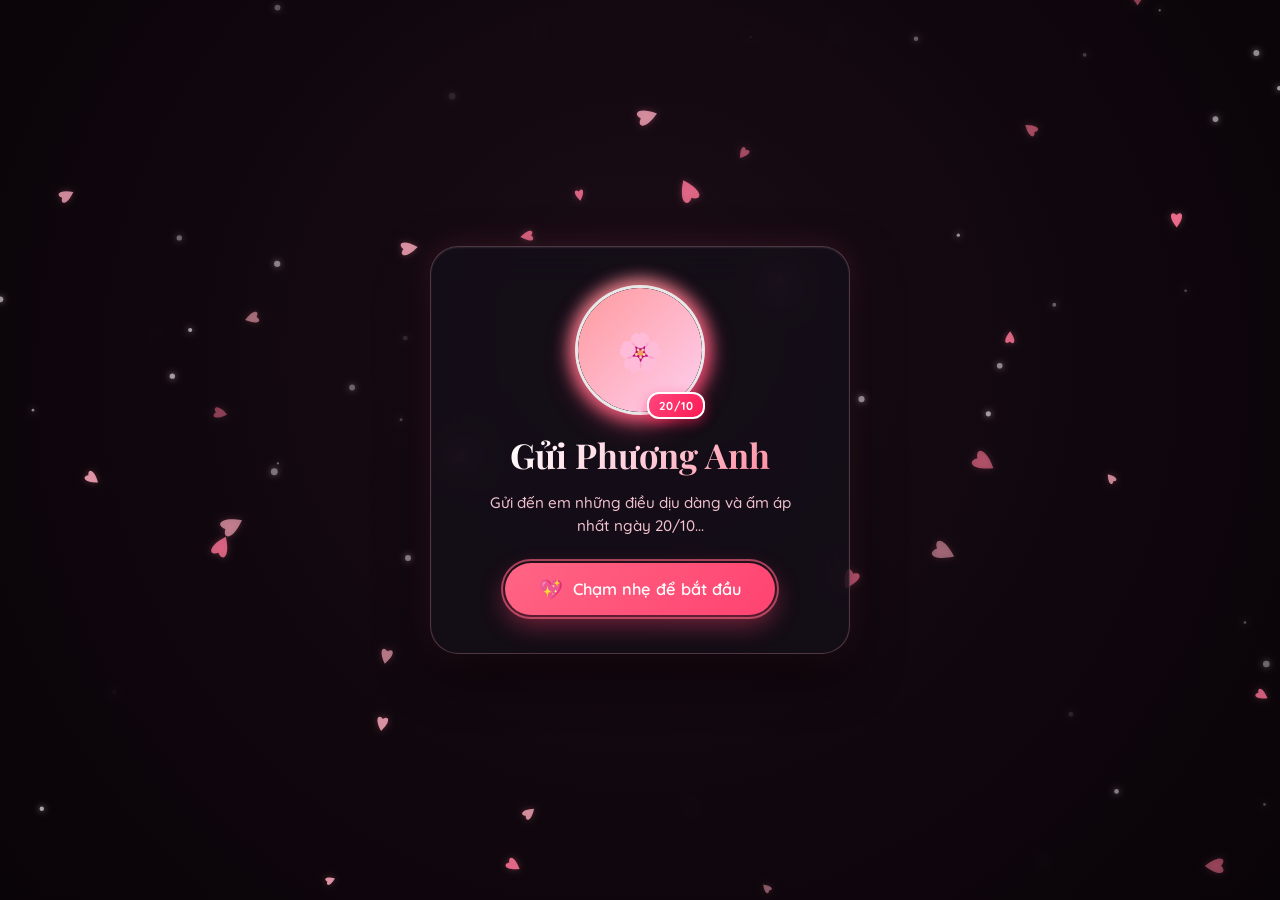
==== commit b7bda76a: "Add files via upload" ====
--- a/index.html
+++ b/index.html
@@ -1,1749 +1,100 @@
-<!DOCTYPE html>
-<html lang="vi">
-<head>
-  <meta charset="UTF-8">
-  <meta name="viewport" content="width=device-width, initial-scale=1.0, viewport-fit=cover">
-  <title>Gửi Phương Anh 💗 20/10</title>
-  
-  <!-- Google Fonts: Calligraphy handwriting + Romantic Serif -->
-  <link rel="preconnect" href="https://fonts.googleapis.com">
-  <link rel="preconnect" href="https://fonts.gstatic.com" crossorigin>
-  <link href="https://fonts.googleapis.com/css2?family=Alex+Brush&family=Caveat:wght@600;700&family=Dancing+Script:wght@600;700&family=Marck+Script&family=Playfair+Display:ital,wght@0,500;0,700;1,400&family=Quicksand:wght@500;600;700&display=swap" rel="stylesheet">
-  
-  <style>
-/* ===================================================
-   VARIABLES & PALETTE (Soft Pastel Romantic Pink)
-   =================================================== */
-:root {
-  --primary-pink: #ff6b8b;
-  --soft-pink: #ffd3db;
-  --blush-pink: #ff7597;
-  --deep-rose: #ff2a5f;
-  --heart-red: #ff1a53;
-  --glow-pink: rgba(255, 107, 139, 0.55);
-  --glass-bg: rgba(20, 16, 25, 0.72);
-  --glass-border: rgba(255, 180, 205, 0.25);
-  --text-dark: #ffffff;
-  --text-soft: #f3c2cf;
-  --font-body: 'Quicksand', -apple-system, BlinkMacSystemFont, 'Segoe UI', Roboto, sans-serif;
-  --font-serif: 'Playfair Display', Georgia, serif;
-  --font-script: 'Alex Brush', 'Dancing Script', cursive;
-}
-
-* {
-  margin: 0;
-  padding: 0;
-  box-sizing: border-box;
-  -webkit-tap-highlight-color: transparent;
-  user-select: none;
-}
-
-html, body {
-  width: 100%;
-  height: 100%;
-  min-height: 100vh;
-  min-height: 100dvh;
-  margin: 0;
-  padding: 0;
-  overflow: hidden;
-  background: radial-gradient(circle at 50% 35%, #180b14 0%, #0d070c 50%, #050205 100%);
-  font-family: var(--font-body);
-  color: var(--text-dark);
-  position: relative;
-  touch-action: manipulation;
-  -webkit-touch-callout: none;
-}
-
-/* Safe area insets for notches & home bars */
-body {
-  padding-top: env(safe-area-inset-top);
-  padding-bottom: env(safe-area-inset-bottom);
-  padding-left: env(safe-area-inset-left);
-  padding-right: env(safe-area-inset-right);
-}
-
-/* MASTER WRAPPER */
-.experience-wrapper {
-  position: relative;
-  width: 100%;
-  height: 100%;
-  min-height: 100vh;
-  min-height: 100dvh;
-  overflow: hidden;
-  transition: transform 0.35s cubic-bezier(0.16, 1, 0.3, 1);
-}
-
-/* Background canvas for ambient petals & floating dust */
-#bg-canvas {
-  position: absolute;
-  top: 0;
-  left: 0;
-  width: 100%;
-  height: 100%;
-  z-index: 1;
-  pointer-events: none;
-}
-
-/* Climax heart filling canvas */
-#heart-canvas {
-  position: absolute;
-  top: 0;
-  left: 0;
-  width: 100%;
-  height: 100%;
-  z-index: 2;
-  pointer-events: none;
-}
-
-/* ===================================================
-   FLOATING MUSIC BUTTON (Góc trên bên phải)
-   =================================================== */
-.music-btn {
-  position: fixed;
-  top: max(16px, env(safe-area-inset-top) + 12px);
-  right: max(16px, env(safe-area-inset-right) + 12px);
-  z-index: 100;
-  width: 44px;
-  height: 44px;
-  border-radius: 50%;
-  background: rgba(30, 20, 32, 0.85);
-  backdrop-filter: blur(12px);
-  -webkit-backdrop-filter: blur(12px);
-  border: 1.5px solid rgba(255, 107, 139, 0.4);
-  box-shadow: 0 4px 20px rgba(0, 0, 0, 0.5), 0 0 15px rgba(255, 107, 139, 0.3);
-  display: flex;
-  align-items: center;
-  justify-content: center;
-  cursor: pointer;
-  transition: all 0.3s ease;
-}
-
-.music-btn:hover {
-  transform: scale(1.08);
-  box-shadow: 0 6px 25px rgba(255, 107, 139, 0.5);
-}
-
-.music-icon {
-  font-size: 1.25rem;
-  display: inline-block;
-  line-height: 1;
-}
-
-.music-icon.spinning {
-  animation: rotateMusic 4s linear infinite;
-}
-
-@keyframes rotateMusic {
-  from { transform: rotate(0deg); }
-  to { transform: rotate(360deg); }
-}
-
-/* ===================================================
-   APP CONTAINER & SCREEN VIEWS
-   =================================================== */
-.app-container {
-  position: relative;
-  width: 100%;
-  height: 100%;
-  z-index: 10;
-  overflow: hidden;
-}
-
-.screen-view {
-  position: absolute;
-  top: 0;
-  left: 0;
-  width: 100%;
-  height: 100%;
-  display: flex;
-  align-items: center;
-  justify-content: center;
-  padding: max(16px, env(safe-area-inset-top)) max(16px, env(safe-area-inset-right)) max(16px, env(safe-area-inset-bottom)) max(16px, env(safe-area-inset-left));
-  opacity: 0;
-  pointer-events: none;
-  visibility: hidden;
-  transition: opacity 1s cubic-bezier(0.25, 1, 0.5, 1), transform 1s cubic-bezier(0.25, 1, 0.5, 1);
-  transform: scale(0.96);
-  overflow: hidden;
-}
-
-.screen-view.active {
-  opacity: 1;
-  pointer-events: auto;
-  visibility: visible;
-  transform: scale(1);
-}
-
-/* Glass panel design */
-.glass-panel {
-  background: var(--glass-bg);
-  backdrop-filter: blur(20px);
-  -webkit-backdrop-filter: blur(20px);
-  border: 1.5px solid var(--glass-border);
-  border-radius: 28px;
-  box-shadow: 0 20px 50px rgba(0, 0, 0, 0.6),
-              0 0 30px rgba(255, 107, 139, 0.15),
-              0 1px 2px rgba(255, 255, 255, 0.1) inset;
-}
-
-/* ===================================================
-   STAGE 1: INTRO SCREEN
-   =================================================== */
-.intro-card {
-  width: 92%;
-  max-width: 420px;
-  max-height: 90dvh;
-  padding: clamp(24px, 4.5vh, 38px) clamp(16px, 4vw, 28px);
-  text-align: center;
-  display: flex;
-  flex-direction: column;
-  align-items: center;
-  gap: clamp(10px, 2vh, 16px);
-  animation: floatCard 6s ease-in-out infinite;
-}
-
-@keyframes floatCard {
-  0%, 100% { transform: translateY(0); }
-  50% { transform: translateY(-8px); }
-}
-
-.intro-avatar-wrapper {
-  position: relative;
-  width: clamp(105px, 26vw, 130px);
-  height: clamp(105px, 26vw, 130px);
-  margin-bottom: 4px;
-}
-
-.avatar-glow-ring {
-  position: absolute;
-  top: -6px;
-  left: -6px;
-  right: -6px;
-  bottom: -6px;
-  border-radius: 50%;
-  background: conic-gradient(from 0deg, #ff9a9e, #ff4d79, #ff758c, #ff9a9e);
-  filter: blur(8px);
-  opacity: 0.9;
-  animation: rotateMusic 6s linear infinite;
-}
-
-.intro-avatar-img {
-  position: relative;
-  width: 100%;
-  height: 100%;
-  border-radius: 50%;
-  object-fit: cover;
-  border: 3.5px solid rgba(255, 255, 255, 0.9);
-  box-shadow: 0 8px 30px rgba(255, 77, 121, 0.4);
-  background: #1a1018;
-  z-index: 2;
-}
-
-.avatar-badge {
-  position: absolute;
-  bottom: -4px;
-  right: 0px;
-  z-index: 3;
-  background: linear-gradient(135deg, #ff477e, #ff1a53);
-  color: #fff;
-  font-size: 0.72rem;
-  font-weight: 700;
-  letter-spacing: 0.5px;
-  padding: 4px 10px;
-  border-radius: 12px;
-  border: 2px solid #fff;
-  box-shadow: 0 4px 12px rgba(255, 26, 83, 0.5);
-}
-
-.intro-title {
-  font-family: var(--font-serif);
-  font-size: clamp(1.75rem, 5.5vw, 2.15rem);
-  font-weight: 700;
-  background: linear-gradient(135deg, #ffffff, #ffd0dc, #ff8da1);
-  -webkit-background-clip: text;
-  -webkit-text-fill-color: transparent;
-  line-height: 1.2;
-}
-
-.intro-subtitle {
-  font-size: clamp(0.85rem, 3.2vw, 0.95rem);
-  color: var(--text-soft);
-  line-height: 1.5;
-  max-width: 320px;
-  font-weight: 500;
-}
-
-.start-btn {
-  position: relative;
-  margin-top: 10px;
-  padding: 14px 34px;
-  background: linear-gradient(135deg, #ff6584, #ff4371);
-  color: #fff;
-  border: none;
-  border-radius: 40px;
-  font-size: 1.02rem;
-  font-weight: 600;
-  font-family: var(--font-body);
-  display: flex;
-  align-items: center;
-  gap: 10px;
-  cursor: pointer;
-  box-shadow: 0 10px 25px rgba(255, 67, 113, 0.42);
-  transition: all 0.3s cubic-bezier(0.175, 0.885, 0.32, 1.275);
-}
-
-.start-btn:hover, .start-btn:active {
-  transform: scale(1.05);
-  box-shadow: 0 14px 30px rgba(255, 67, 113, 0.55);
-}
-
-.btn-heart {
-  font-size: 1.2rem;
-  animation: heartPulse 1.4s ease-in-out infinite;
-}
-
-.pulse-ring {
-  position: absolute;
-  top: -4px;
-  left: -4px;
-  right: -4px;
-  bottom: -4px;
-  border-radius: 44px;
-  border: 2px solid rgba(255, 101, 132, 0.6);
-  animation: pulseOut 2s ease-out infinite;
-}
-
-@keyframes pulseOut {
-  0% { transform: scale(1); opacity: 0.9; }
-  100% { transform: scale(1.18); opacity: 0; }
-}
-
-@keyframes heartPulse {
-  0%, 100% { transform: scale(1); }
-  50% { transform: scale(1.28); }
-}
-
-/* ===================================================
-   STAGE 2: STORYTELLING SCREEN (Màn hình dọc cảm xúc)
-   =================================================== */
-.story-layout {
-  width: 100%;
-  max-width: 860px;
-  display: flex;
-  flex-direction: column;
-  align-items: center;
-  justify-content: center;
-  margin: 0 auto;
-  padding: 0 16px;
-}
-
-.story-photo-wrapper {
-  display: flex;
-  flex-direction: column;
-  align-items: center;
-  animation: gentleSway 7s ease-in-out infinite alternate;
-}
-
-@keyframes gentleSway {
-  0% { transform: rotate(-1.5deg) translateY(0); }
-  100% { transform: rotate(1.5deg) translateY(-6px); }
-}
-
-.photo-card-frame {
-  position: relative;
-  width: 170px;
-  height: 170px;
-  background: rgba(30, 20, 32, 0.85);
-  padding: 8px 8px 14px 8px;
-  border-radius: 16px;
-  box-shadow: 0 16px 40px rgba(0, 0, 0, 0.7), 0 0 25px rgba(255, 71, 126, 0.3);
-  border: 1px solid rgba(255, 180, 205, 0.35);
-}
-
-.photo-glow {
-  position: absolute;
-  top: -4px;
-  left: -4px;
-  right: -4px;
-  bottom: -4px;
-  border-radius: 20px;
-  background: radial-gradient(circle, rgba(255, 107, 139, 0.4) 0%, transparent 70%);
-  z-index: 0;
-  pointer-events: none;
-}
-
-.story-photo-img {
-  position: relative;
-  width: 100%;
-  height: 100%;
-  border-radius: 10px;
-  object-fit: cover;
-  z-index: 1;
-}
-
-.photo-tape {
-  position: absolute;
-  top: -10px;
-  left: 50%;
-  transform: translateX(-50%);
-  width: 60px;
-  height: 18px;
-  background: rgba(255, 180, 200, 0.25);
-  backdrop-filter: blur(8px);
-  border: 1px dashed rgba(255, 180, 205, 0.6);
-  box-shadow: 0 2px 8px rgba(0,0,0,0.3);
-  z-index: 2;
-}
-
-.photo-caption {
-  margin-top: 10px;
-  font-family: var(--font-serif);
-  font-size: 0.95rem;
-  color: #ffdce5;
-  font-weight: 600;
-  letter-spacing: 0.5px;
-  text-shadow: 0 2px 8px rgba(0,0,0,0.6);
-}
-
-.story-message-container {
-  width: 100%;
-  max-width: 900px;
-  display: flex;
-  align-items: center;
-  justify-content: center;
-  text-align: center;
-  background: transparent !important;
-  border: none !important;
-  box-shadow: none !important;
-  backdrop-filter: none !important;
-  -webkit-backdrop-filter: none !important;
-}
-
-.letter-card {
-  padding: 28px 32px;
-  min-height: 190px;
-  display: flex;
-  flex-direction: column;
-  justify-content: space-between;
-  position: relative;
-  border-radius: 26px;
-  background: rgba(18, 12, 22, 0.78);
-  border: 1px solid rgba(255, 180, 205, 0.28);
-  box-shadow: 0 20px 50px rgba(0, 0, 0, 0.7), 0 0 30px rgba(255, 77, 121, 0.2);
-  transition: all 0.6s ease;
-}
-
-.letter-header {
-  display: flex;
-  align-items: center;
-  gap: 10px;
-  margin-bottom: 14px;
-  border-bottom: 1px solid rgba(255, 180, 205, 0.2);
-  padding-bottom: 10px;
-}
-
-.letter-feather {
-  font-size: 1.1rem;
-  filter: drop-shadow(0 0 6px rgba(255, 107, 139, 0.6));
-}
-
-.letter-tag {
-  font-size: 0.82rem;
-  font-weight: 600;
-  color: #ff9cb3;
-  letter-spacing: 1.2px;
-  text-transform: uppercase;
-}
-
-.story-dots {
-  margin-left: auto;
-  display: flex;
-  gap: 6px;
-}
-
-.story-dots .dot {
-  width: 7px;
-  height: 7px;
-  border-radius: 50%;
-  background: rgba(255, 255, 255, 0.25);
-  transition: all 0.5s ease;
-}
-
-.story-dots .dot.active {
-  background: #ff477e;
-  width: 18px;
-  border-radius: 10px;
-  box-shadow: 0 0 10px #ff477e;
-}
-
-.poem-display-area {
-  flex: 1;
-  display: flex;
-  align-items: center;
-  justify-content: center;
-  position: relative;
-  padding: 8px 16px;
-  min-height: 95px;
-}
-
-.narration-card {
-  padding: 16px 20px;
-  min-height: 150px;
-  display: flex;
-  align-items: center;
-  justify-content: center;
-  position: relative;
-  background: transparent;
-  border: none;
-  backdrop-filter: none;
-  -webkit-backdrop-filter: none;
-  box-shadow: none;
-}
-
-.narration-display-area {
-  width: 100%;
-  display: flex;
-  align-items: center;
-  justify-content: center;
-  text-align: center;
-}
-
-.narrative-text {
-  font-family: var(--font-serif);
-  font-size: 2.35rem;
-  line-height: 1.85;
-  color: #ffffff;
-  text-shadow: 0 4px 30px rgba(0, 0, 0, 0.98),
-               0 2px 10px rgba(0, 0, 0, 0.9),
-               0 0 35px rgba(255, 180, 205, 0.6),
-               0 0 12px rgba(255, 255, 255, 0.9);
-  letter-spacing: 0.6px;
-  font-weight: 600;
-  text-align: center;
-  min-height: 2.2em;
-}
-
-/* Từng dòng/cả câu xuất hiện nguyên vẹn từ mờ sương (blur) sang rõ dần (clear) */
-.narrative-line {
-  display: block;
-  margin: 6px 0;
-  opacity: 0;
-  transform: translateY(8px);
-  filter: blur(8px);
-  transition: opacity 1200ms cubic-bezier(0.16, 1, 0.3, 1),
-              transform 1200ms cubic-bezier(0.16, 1, 0.3, 1),
-              filter 1200ms cubic-bezier(0.16, 1, 0.3, 1);
-}
-
-.narrative-line.revealed {
-  opacity: 1;
-  transform: translateY(0);
-  filter: blur(0);
-}
-
-.narrative-line.fade-out {
-  opacity: 0;
-  transform: translateY(-8px);
-  filter: blur(6px);
-  transition: opacity 800ms cubic-bezier(0.25, 1, 0.5, 1),
-              transform 800ms cubic-bezier(0.25, 1, 0.5, 1),
-              filter 800ms cubic-bezier(0.25, 1, 0.5, 1);
-}
-
-/* ===================================================
-   STAGE 3: CLIMAX SCREEN (EXACT SPECIFICATION)
-   =================================================== */
-#climax-screen {
-  overflow: hidden;
-}
-
-.proposal-wrapper {
-  position: absolute;
-  top: 50%;
-  left: 50%;
-  transform: translate(-50%, -50%);
-  width: 90%;
-  max-width: 520px;
-  text-align: center;
-  z-index: 15;
-  pointer-events: auto;
-}
-
-.proposal-box {
-  padding: 10px 16px;
-  display: flex;
-  flex-direction: column;
-  align-items: center;
-  justify-content: center;
-  gap: 12px;
-}
-
-/* Bước 3: "Phương Anh..." hiển thị nhỏ và nhẹ */
-.final-lead-name {
-  font-family: var(--font-body);
-  font-size: 1.05rem;
-  font-weight: 600;
-  color: #ffdbe4;
-  letter-spacing: 1.8px;
-  text-shadow: 0 2px 8px rgba(0, 0, 0, 0.8), 0 0 15px rgba(255, 107, 139, 0.5);
-  opacity: 0;
-  transform: translateY(6px);
-  transition: opacity 1000ms ease, transform 1000ms ease;
-}
-
-.final-lead-name.show {
-  opacity: 1;
-  transform: translateY(0);
-}
-
-.final-proposal-text {
-  font-family: 'Dancing Script', 'Alex Brush', cursive;
-  font-size: 2.75rem;
-  font-weight: 700;
-  color: #ffffff;
-  line-height: 1.35;
-  letter-spacing: 1px;
-  text-shadow: 0 0 25px rgba(255, 255, 255, 1),
-               0 0 15px rgba(255, 215, 225, 0.9),
-               0 4px 20px rgba(0, 0, 0, 0.9);
-  display: flex;
-  align-items: center;
-  justify-content: center;
-  gap: 10px;
-  flex-wrap: wrap;
-  text-align: center;
-  max-width: 92vw;
-  margin: 0 auto;
-}
-
-.prop-main-line {
-  display: inline-block;
-  opacity: 0;
-  transform: translateY(12px) scale(0.95);
-  filter: blur(8px);
-  transition: opacity 1200ms cubic-bezier(0.16, 1, 0.3, 1),
-              transform 1200ms cubic-bezier(0.16, 1, 0.3, 1),
-              filter 1200ms cubic-bezier(0.16, 1, 0.3, 1);
-}
-
-.prop-main-line.revealed {
-  opacity: 1;
-  transform: translateY(0) scale(1);
-  filter: blur(0);
-}
-
-.prop-heart-icon {
-  display: inline-block;
-  font-size: 2.2rem;
-  opacity: 0;
-  transform: scale(0.5);
-  transition: opacity 800ms ease, transform 800ms cubic-bezier(0.175, 0.885, 0.32, 1.275);
-}
-
-.prop-heart-icon.revealed {
-  opacity: 1;
-  transform: scale(1);
-  animation: heartPulse 1.8s infinite ease-in-out 0.8s;
-}
-
-@keyframes glowPulse {
-  0% {
-    text-shadow: 0 0 18px rgba(255, 255, 255, 0.9),
-                 0 4px 16px rgba(0, 0, 0, 0.7);
-  }
-  100% {
-    text-shadow: 0 0 32px rgba(255, 255, 255, 1),
-                 0 0 10px rgba(255, 220, 230, 0.9),
-                 0 6px 24px rgba(0, 0, 0, 0.85);
-  }
-}
-
-.proposal-actions {
-  margin-top: 18px;
-  display: flex;
-  gap: 16px;
-  justify-content: center;
-  flex-wrap: wrap;
-  opacity: 0;
-  pointer-events: none;
-  transform: translateY(15px);
-  transition: opacity 1000ms cubic-bezier(0.16, 1, 0.3, 1), transform 1000ms cubic-bezier(0.16, 1, 0.3, 1);
-}
-
-.proposal-actions.show {
-  opacity: 1;
-  pointer-events: auto;
-  transform: translateY(0);
-}
-
-.choice-btn {
-  padding: 12px 28px;
-  border-radius: 30px;
-  font-size: 1rem;
-  font-weight: 700;
-  font-family: var(--font-body);
-  cursor: pointer;
-  border: none;
-  transition: all 0.3s cubic-bezier(0.175, 0.885, 0.32, 1.275);
-}
-
-.agree-btn {
-  background: #ffffff;
-  color: #e0245e;
-  box-shadow: 0 8px 25px rgba(255, 255, 255, 0.5), 0 4px 15px rgba(180, 20, 60, 0.4);
-}
-
-.agree-btn:hover, .agree-btn:active {
-  transform: scale(1.08);
-  box-shadow: 0 12px 30px rgba(255, 255, 255, 0.8), 0 6px 20px rgba(180, 20, 60, 0.5);
-}
-
-.shy-btn {
-  background: rgba(255, 255, 255, 0.3);
-  backdrop-filter: blur(10px);
-  color: #ffffff;
-  border: 1.5px solid rgba(255, 255, 255, 0.8);
-  box-shadow: 0 4px 15px rgba(0,0,0,0.15);
-}
-
-.shy-btn:hover, .shy-btn:active {
-  transform: scale(1.05);
-  background: rgba(255, 255, 255, 0.45);
-}
-
-.accepted-message {
-  margin-top: 14px;
-  padding: 14px 20px;
-  background: rgba(255, 255, 255, 0.25);
-  backdrop-filter: blur(12px);
-  border-radius: 20px;
-  border: 1px solid rgba(255, 255, 255, 0.6);
-  animation: fadeInPop 0.8s cubic-bezier(0.16, 1, 0.3, 1) forwards;
-}
-
-@keyframes fadeInPop {
-  0% { opacity: 0; transform: scale(0.9); }
-  100% { opacity: 1; transform: scale(1); }
-}
-
-.sweet-quote {
-  font-family: var(--font-body);
-  font-size: 0.95rem;
-  color: #ffffff;
-  font-style: italic;
-  line-height: 1.5;
-  text-shadow: 0 2px 8px rgba(160, 10, 50, 0.6);
-}
-
-.couple-tag {
-  display: block;
-  margin-top: 8px;
-  font-weight: 700;
-  font-size: 0.85rem;
-  color: #fff;
-  letter-spacing: 0.5px;
-  text-shadow: 0 2px 6px rgba(160, 10, 50, 0.6);
-}
-
-.hide {
-  display: none !important;
-}
-
-/* ===================================================
-   RESPONSIVE DESIGN (Tối ưu chuẩn xem dọc cho mọi dòng điện thoại)
-   =================================================== */
-
-/* --- 1. MOBILE PHONES (iPhone 11-16, Samsung Galaxy, Xiaomi...) --- */
-@media (max-width: 768px) {
-  .screen-view {
-    padding: max(16px, env(safe-area-inset-top)) max(14px, env(safe-area-inset-right)) max(16px, env(safe-area-inset-bottom)) max(14px, env(safe-area-inset-left));
-  }
-
-  .intro-card {
-    width: 92%;
-    max-width: 390px;
-    padding: clamp(26px, 5vh, 36px) clamp(16px, 4vw, 24px);
-    gap: clamp(12px, 2.2vh, 16px);
-  }
-
-  .intro-avatar-wrapper {
-    width: clamp(105px, 28vw, 125px);
-    height: clamp(105px, 28vw, 125px);
-  }
-
-  .intro-title {
-    font-size: clamp(1.75rem, 6vw, 2.1rem);
-  }
-
-  .intro-subtitle {
-    font-size: clamp(0.85rem, 3.2vw, 0.95rem);
-    line-height: 1.5;
-  }
-
-  .start-btn {
-    padding: 12px 24px;
-    font-size: clamp(0.92rem, 3.5vw, 1.02rem);
-    min-height: 48px;
-  }
-
-  .story-layout {
-    width: 100%;
-    padding: 0 16px;
-  }
-
-  .story-message-container {
-    width: 100%;
-    max-width: 95vw;
-  }
-
-  .narrative-text {
-    font-size: clamp(1.48rem, 5.2vw, 1.95rem);
-    line-height: 1.75;
-    letter-spacing: 0.4px;
-  }
-
-  .proposal-wrapper {
-    width: 94%;
-    max-width: 440px;
-  }
-
-  .final-lead-name {
-    font-size: 1.25rem;
-  }
-
-  .final-proposal-text {
-    font-size: clamp(1.65rem, 6.2vw, 2.15rem);
-    gap: 6px;
-    line-height: 1.3;
-  }
-
-  .proposal-actions {
-    gap: 10px;
-    flex-wrap: wrap;
-    justify-content: center;
-  }
-
-  .choice-btn {
-    padding: 11px 22px;
-    font-size: 0.95rem;
-    min-width: 135px;
-    min-height: 44px;
-  }
-}
-
-/* --- 2. SMALL PHONES (iPhone SE, iPhone mini, máy nhỏ <= 380px) --- */
-@media (max-width: 380px) {
-  .intro-card {
-    padding: 22px 14px;
-    gap: 10px;
-  }
-
-  .intro-avatar-wrapper {
-    width: 95px;
-    height: 95px;
-  }
-
-  .intro-title {
-    font-size: 1.65rem;
-  }
-
-  .intro-subtitle {
-    font-size: 0.82rem;
-  }
-
-  .start-btn {
-    padding: 10px 20px;
-    font-size: 0.88rem;
-    min-height: 42px;
-  }
-
-  .narrative-text {
-    font-size: 1.35rem;
-    line-height: 1.6;
-  }
-
-  .final-proposal-text {
-    font-size: 1.55rem;
-  }
-
-  .choice-btn {
-    padding: 9px 16px;
-    font-size: 0.86rem;
-    min-width: 120px;
-    min-height: 40px;
-  }
-}
-
-</style>
-</head>
-<body>
-  <!-- MASTER EXPERIENCE WRAPPER (Tối ưu chuẩn xem dọc cho mọi dòng điện thoại) -->
-  <div id="experience-wrapper" class="experience-wrapper">
-    <!-- Canvas background for floating particles, petals, glow sparkles -->
-    <canvas id="bg-canvas"></canvas>
-
-    <!-- Floating Audio Controller (Góc trên bên phải) -->
-    <button id="music-toggle" class="music-btn hide" aria-label="Bật/Tắt nhạc">
-      <span class="music-icon spinning">🎵</span>
-    </button>
-
-    <!-- Audio Element -->
-    <audio id="bg-music" loop preload="auto">
-      <source src="[data-uri]